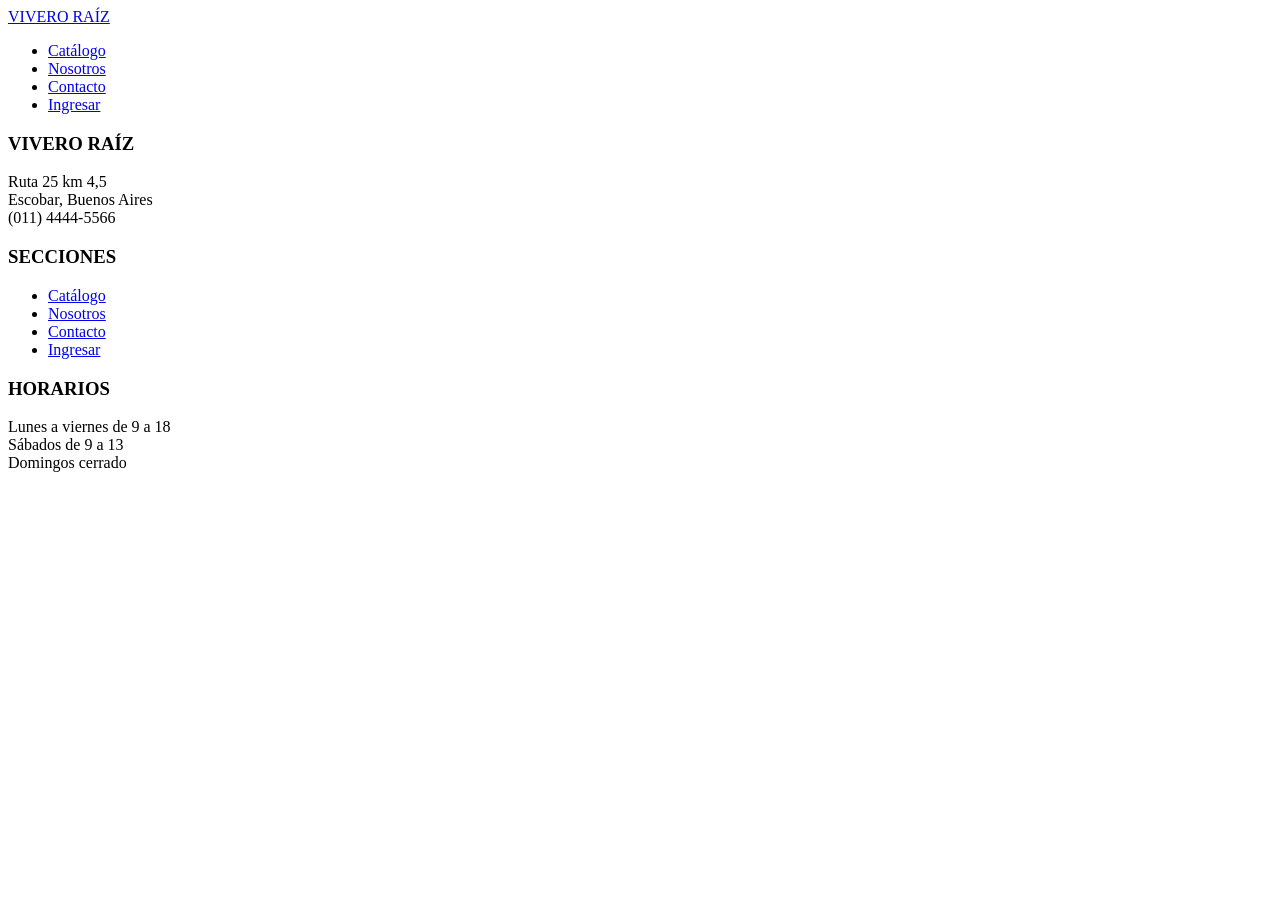
==== index.html @ c5daf999 "Entrega 3 terminada: CSS externo centralizado y registro con fieldset" ====
<!DOCTYPE html>
<html lang="en">
<head>
    <meta charset="UTF-8">
    <meta name="viewport" content="width=device-width, initial-scale=1.0">
    <title>Vivero Raiz - Inicio</title>
<link rel="stylesheet" href="css/estilos.css">
</head>
<body>
    <!-- Encabezado que se repetirá en las 4 páginas -->
   <header>
        <div>
            <a href="index.html">VIVERO RAÍZ</a>
        </div>
        <nav>
            <ul>
                <li><a href="catalogo.html">Catálogo</a></li>
                <li><a href="nosotros.html">Nosotros</a></li>
                <li><a href="contacto.html">Contacto</a></li>
                <li><a href="login.html">Ingresar</a></li>
            </ul>
        </nav>
    </header>

    <!-- Contenido principal de la página de inicio -->
    <main>
        <section>
            <!-- Aquí irá el banner principal de plantas -->
        </section>
        <section>
            <!-- Aquí irán las categorías de plantas (Interior, Exterior, Suculentas) -->
        </section>
    </main>

    <!-- Pie de página que se repetirá en las 4 páginas -->
   <footer>
        <section>
            <h3>VIVERO RAÍZ</h3>
            <p>Ruta 25 km 4,5<br>Escobar, Buenos Aires<br>(011) 4444-5566</p>
        </section>
        <section>
            <h3>SECCIONES</h3>
            <ul>
                <li><a href="catalogo.html">Catálogo</a></li>
                <li><a href="nosotros.html">Nosotros</a></li>
                <li><a href="contacto.html">Contacto</a></li>
                <li><a href="login.html">Ingresar</a></li>
            </ul>
        </section>
        <section>
            <h3>HORARIOS</h3>
            <p>Lunes a viernes de 9 a 18<br>Sábados de 9 a 13<br>Domingos cerrado</p>
        </section>
    </footer>

</body>
</html>
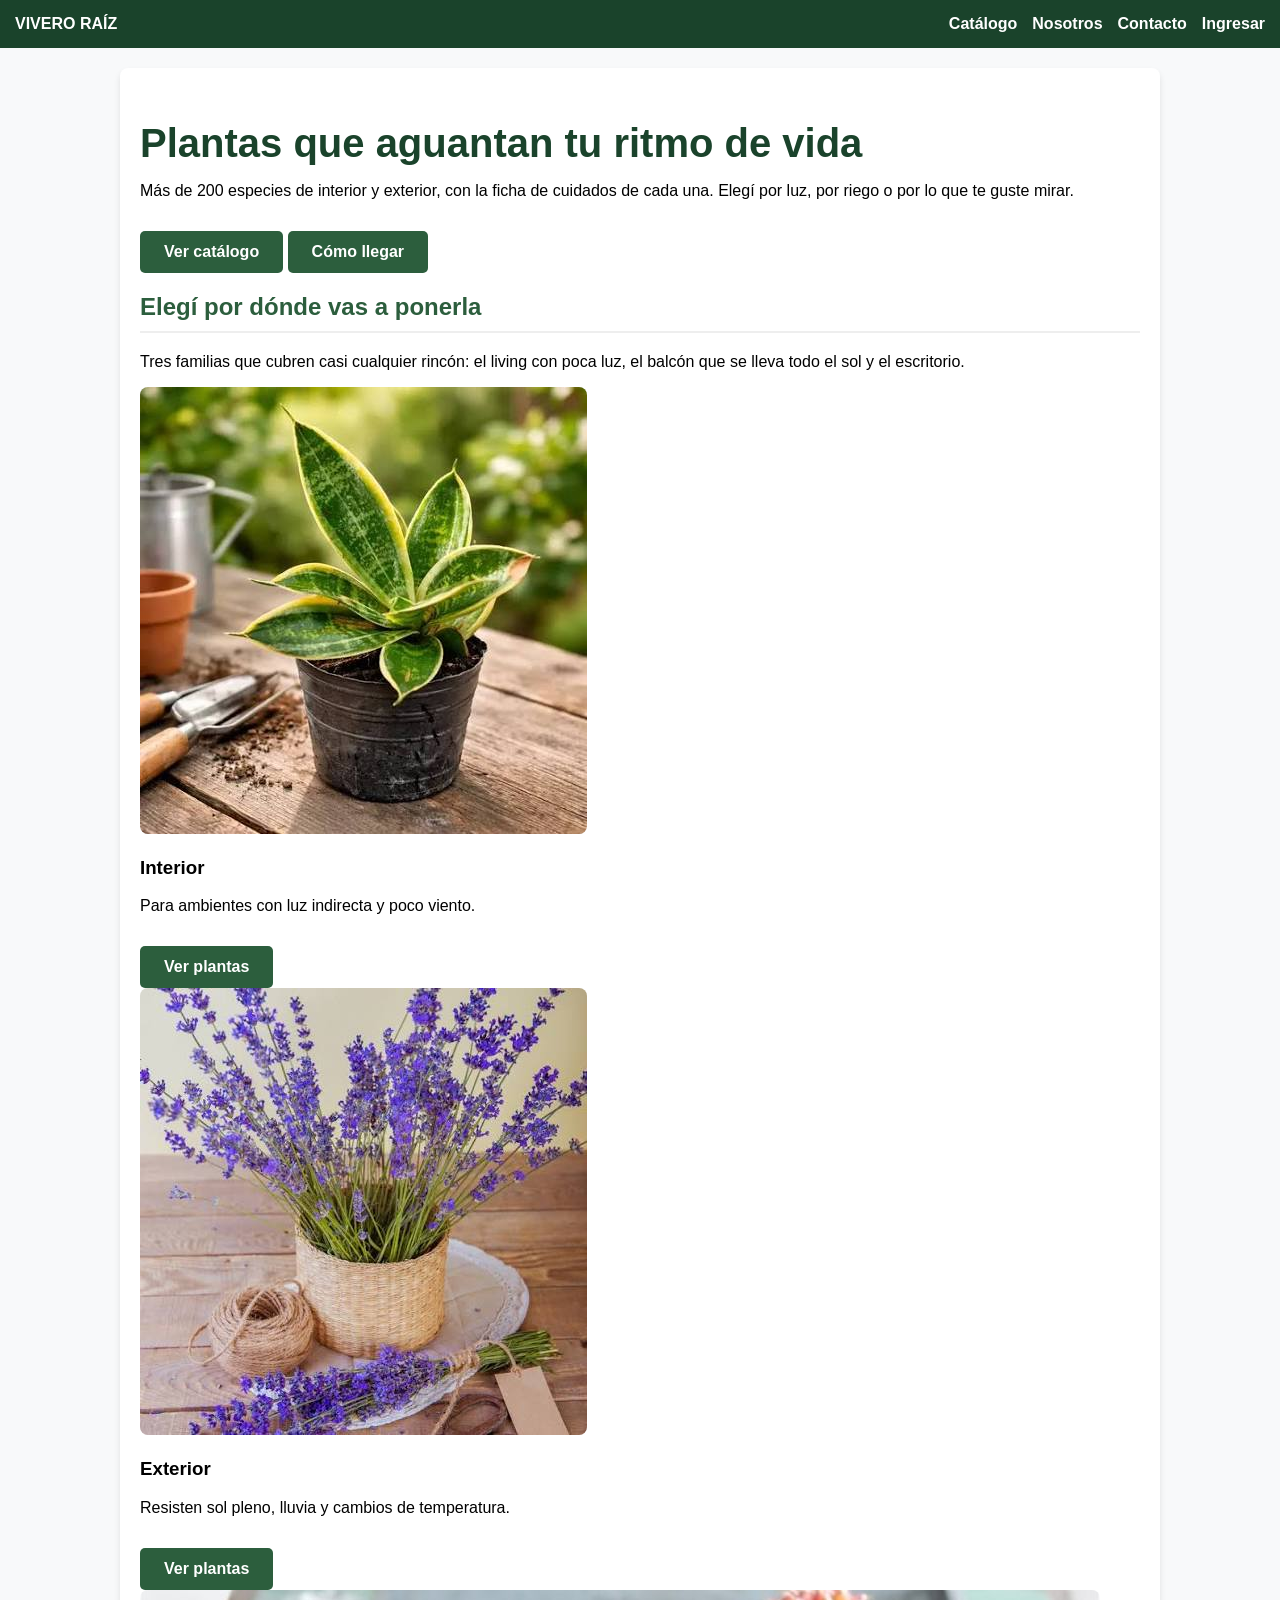
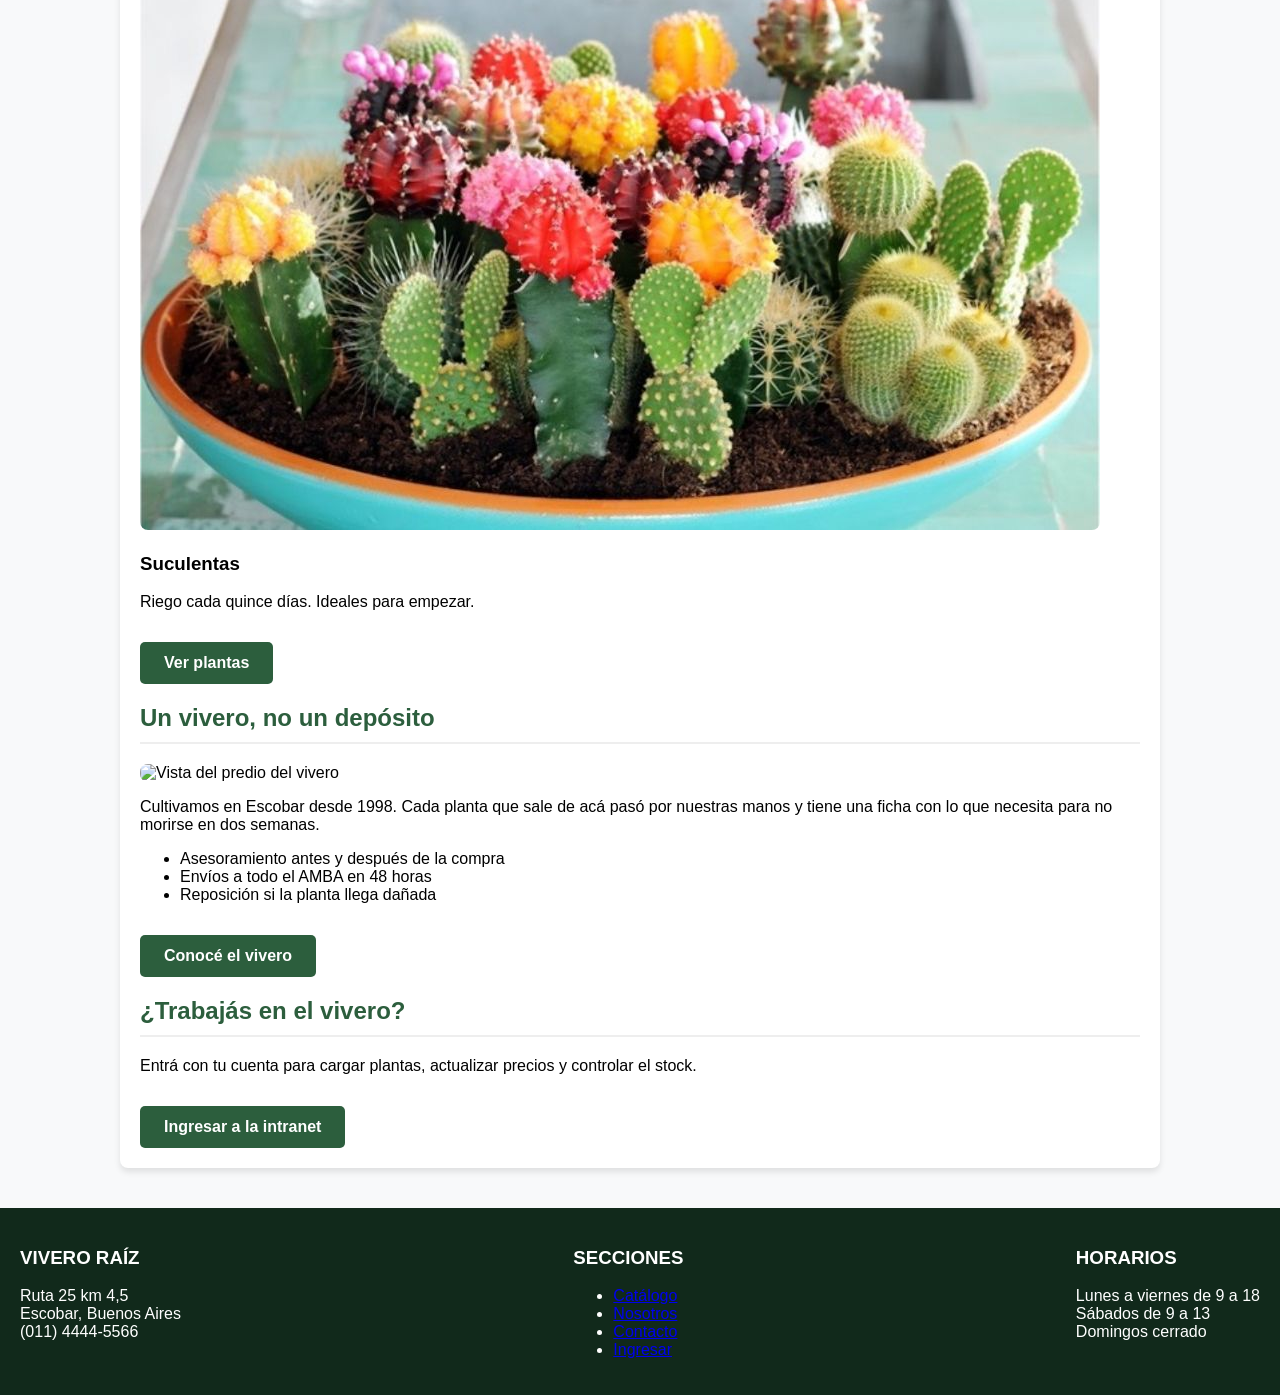
==== commit ed1ef488: "Fix: completar contenido real de index.html (antes estaba vacio)" ====
--- a/index.html
+++ b/index.html
@@ -1,5 +1,5 @@
 <!DOCTYPE html>
-<html lang="en">
+<html lang="es">
 <head>
     <meta charset="UTF-8">
     <meta name="viewport" content="width=device-width, initial-scale=1.0">
@@ -22,15 +22,58 @@
         </nav>
     </header>
 
-    <!-- Contenido principal de la página de inicio -->
-    <main>
-        <section>
-            <!-- Aquí irá el banner principal de plantas -->
-        </section>
-        <section>
-            <!-- Aquí irán las categorías de plantas (Interior, Exterior, Suculentas) -->
-        </section>
-    </main>
+   <main>
+    <section>
+        <h1>Plantas que aguantan tu ritmo de vida</h1>
+        <p>Más de 200 especies de interior y exterior, con la ficha de cuidados de cada una. Elegí por luz, por riego o por lo que te guste mirar.</p>
+        <a href="catalogo.html" class="boton">Ver catálogo</a>
+        <a href="contacto.html" class="boton">Cómo llegar</a>
+    </section>
+
+    <section>
+        <h2>Elegí por dónde vas a ponerla</h2>
+        <p>Tres familias que cubren casi cualquier rincón: el living con poca luz, el balcón que se lleva todo el sol y el escritorio.</p>
+
+        <article>
+            <img src="img/sansevieria.jpg" alt="Planta de interior en maceta">
+            <h3>Interior</h3>
+            <p>Para ambientes con luz indirecta y poco viento.</p>
+            <a href="catalogo.html" class="boton">Ver plantas</a>
+        </article>
+
+        <article>
+            <img src="img/lavanda.jpg" alt="Planta de exterior en maceta">
+            <h3>Exterior</h3>
+            <p>Resisten sol pleno, lluvia y cambios de temperatura.</p>
+            <a href="catalogo.html" class="boton">Ver plantas</a>
+        </article>
+
+        <article>
+            <img src="img/cactus-suerte.jpg" alt="Suculenta pequeña en maceta">
+            <h3>Suculentas</h3>
+            <p>Riego cada quince días. Ideales para empezar.</p>
+            <a href="catalogo.html" class="boton">Ver plantas</a>
+        </article>
+    </section>
+
+    <section>
+        <h2>Un vivero, no un depósito</h2>
+        <img src="img/vivero.jpg" alt="Vista del predio del vivero">
+        <p>Cultivamos en Escobar desde 1998. Cada planta que sale de acá pasó por nuestras manos y tiene una ficha con lo que necesita para no morirse en dos semanas.</p>
+        <ul>
+            <li>Asesoramiento antes y después de la compra</li>
+            <li>Envíos a todo el AMBA en 48 horas</li>
+            <li>Reposición si la planta llega dañada</li>
+        </ul>
+        <a href="nosotros.html" class="boton">Conocé el vivero</a>
+    </section>
+
+    <aside>
+        <h2>¿Trabajás en el vivero?</h2>
+        <p>Entrá con tu cuenta para cargar plantas, actualizar precios y controlar el stock.</p>
+        <a href="login.html" class="boton">Ingresar a la intranet</a>
+    </aside>
+</main>
 
     <!-- Pie de página que se repetirá en las 4 páginas -->
    <footer>
--- a/css/estilos.css
+++ b/css/estilos.css
@@ -0,0 +1,85 @@
+/* estilos.css */
+body { font-family: Arial, sans-serif; margin: 0; padding: 0; background-color: #f8f9fa; }
+header { background-color: #1a432b; color: white; padding: 15px; display: flex; justify-content: space-between; align-items: center; }
+header a { color: white; text-decoration: none; font-weight: bold; }
+header ul { list-style: none; display: flex; gap: 15px; margin: 0; padding: 0; }
+main { padding: 20px; max-width: 1000px; margin: 20px auto; background-color: white; border-radius: 8px; box-shadow: 0 4px 6px rgba(0,0,0,0.1); }
+img { max-width: 100%; height: auto; border-radius: 8px; }
+footer { background-color: #11291b; color: white; padding: 20px; margin-top: 40px; display: flex; justify-content: space-between; }
+
+/* Jerarquía visual */
+h1 { color: #1a432b; font-size: 2.5em; margin-bottom: 10px; }
+h2 { color: #2c5e3d; border-bottom: 2px solid #eee; padding-bottom: 10px; }
+
+/* Botones */
+.boton { display: inline-block; background-color: #2c5e3d; color: white; padding: 12px 24px; text-decoration: none; border-radius: 5px; font-weight: bold; margin-top: 15px; border: none; cursor: pointer; }
+.boton:hover { background-color: #1a432b; }
+
+/* Tablas */
+table { width: 100%; border-collapse: collapse; margin-top: 15px; }
+th, td { padding: 12px; border-bottom: 1px solid #ddd; text-align: left; }
+th { background-color: #f8f9fa; color: #1a432b; width: 35%; }
+
+/* Formularios (Exclusivo Entrega 3) */
+fieldset { border: 1px solid #ccc; padding: 20px; margin-bottom: 20px; border-radius: 5px; }
+legend { font-weight: bold; color: #1a432b; padding: 0 10px; text-transform: uppercase; letter-spacing: 1px; }
+label { display: block; margin-top: 10px; font-weight: bold; font-size: 0.9em; }
+input, select, textarea { width: 100%; padding: 10px; margin-top: 5px; border: 1px solid #ccc; border-radius: 4px; box-sizing: border-box; }
+
+/* --- ENTREGA 4: DISEÑO RESPONSIVO (GRILLAS) --- */
+
+/* Contenedor principal del catálogo */
+.contenedor-catalogo {
+    display: grid;
+    grid-template-columns: 1fr; /* 1 columna por defecto (Celulares) */
+    gap: 25px;
+    margin-top: 20px;
+}
+
+/* Tarjetas individuales de cada planta */
+.contenedor-catalogo article {
+    background-color: white;
+    border: 1px solid #e0e0e0;
+    border-radius: 8px;
+    padding: 15px;
+    text-align: center;
+    box-shadow: 0 2px 4px rgba(0,0,0,0.05);
+    transition: transform 0.3s ease;
+}
+
+.contenedor-catalogo article:hover {
+    transform: translateY(-5px); /* Pequeño efecto 3D al pasar el mouse */
+}
+
+/* Tablets (pantallas de 768px o más) */
+@media (min-width: 768px) {
+    .contenedor-catalogo {
+        grid-template-columns: repeat(2, 1fr); /* 2 columnas */
+    }
+}
+
+/* Escritorio (pantallas de 1024px o más) */
+@media (min-width: 1024px) {
+    .contenedor-catalogo {
+        grid-template-columns: repeat(3, 1fr); /* 3 columnas */
+    }
+}
+/* --- ENTREGA 4: HEADER Y FOOTER RESPONSIVOS --- */
+
+/* 1. Mobile First: En celulares, apilamos los elementos verticalmente */
+header, header ul, footer {
+    flex-direction: column;
+    text-align: center;
+    gap: 15px;
+}
+
+/* 2. Breakpoint: En Tablets y Escritorio, vuelven a estar en fila horizontal */
+@media (min-width: 768px) {
+    header, footer {
+        flex-direction: row;
+        text-align: left;
+    }
+    header ul {
+        flex-direction: row;
+    }
+}
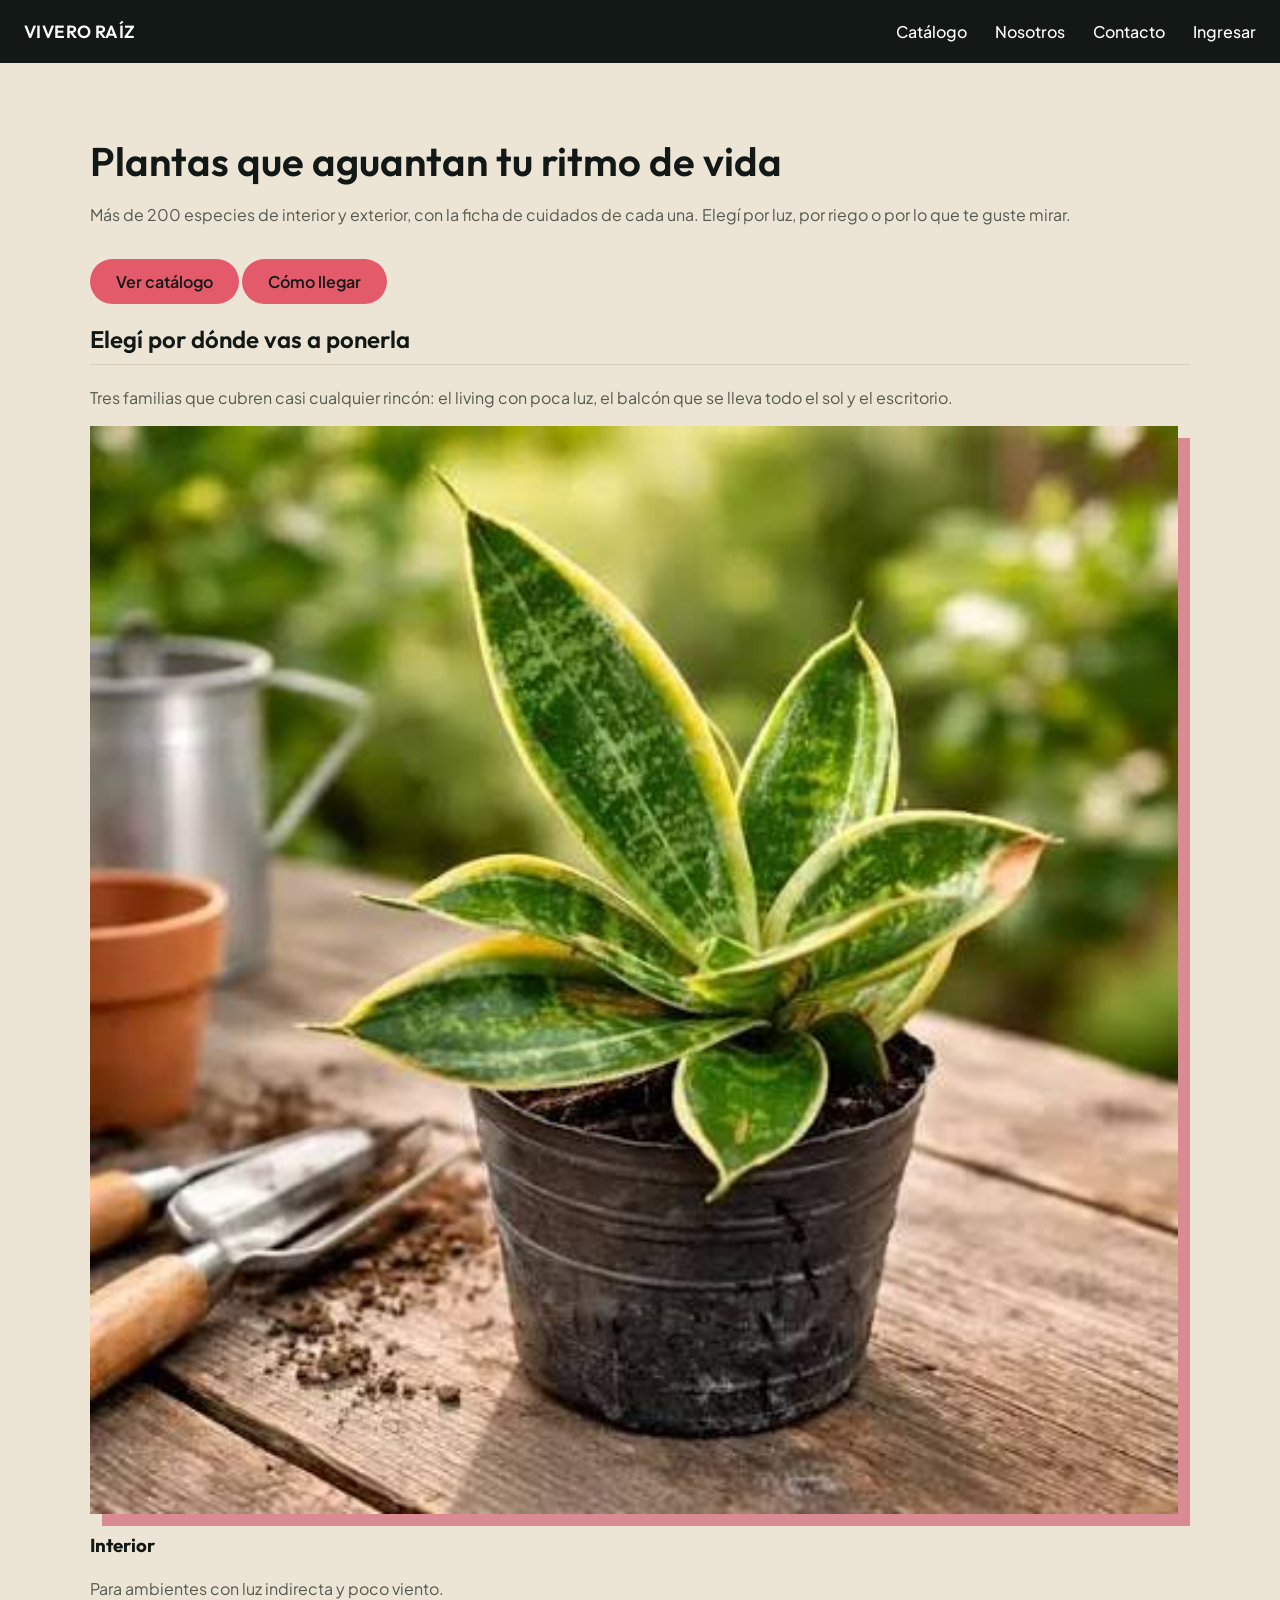
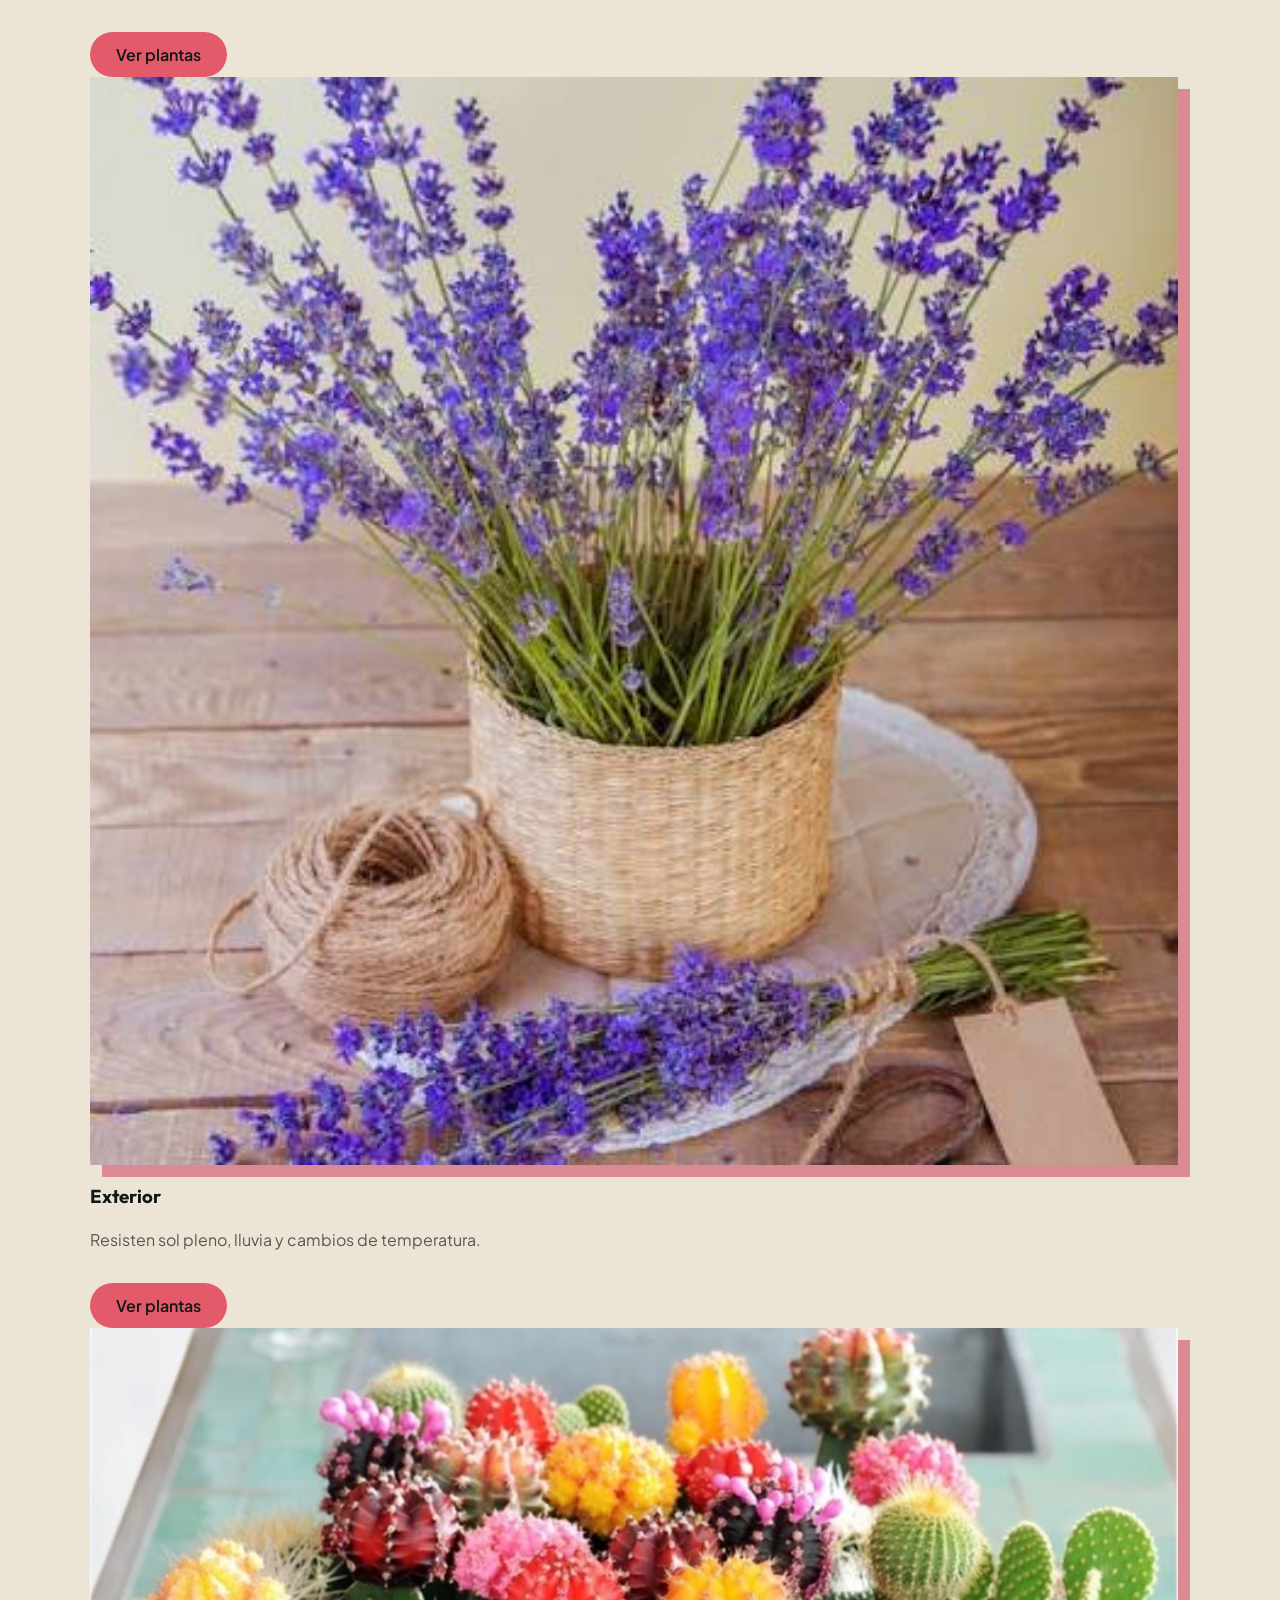
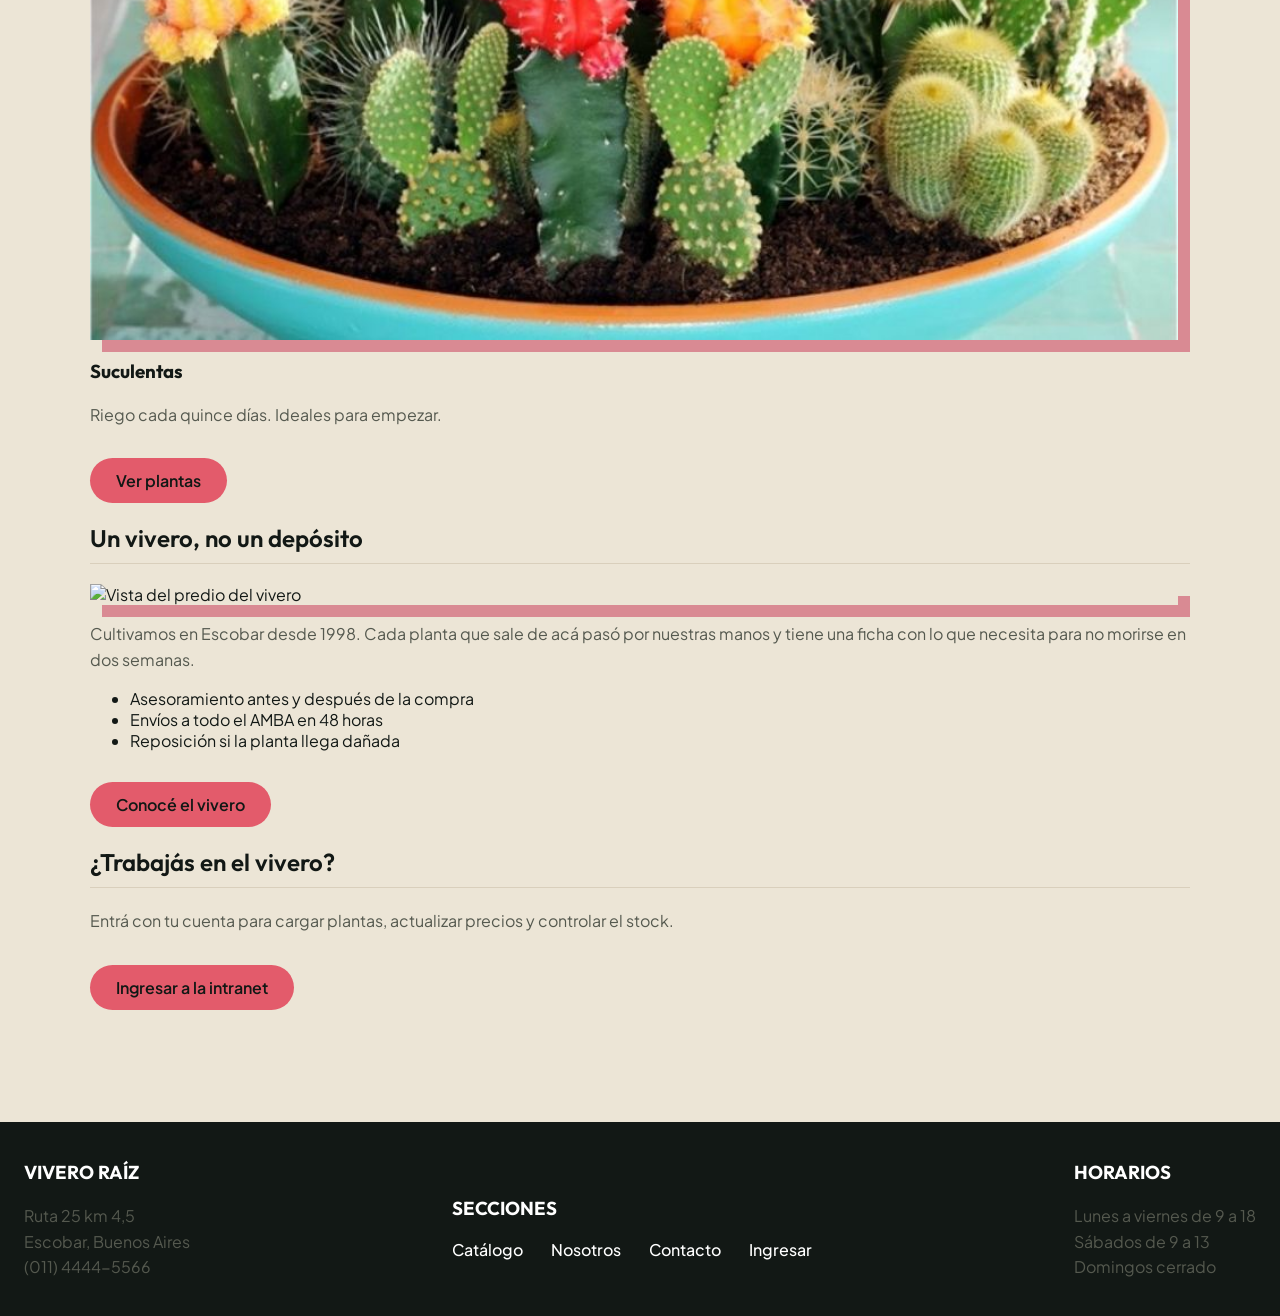
==== commit e44d7247: "Rediseño: paleta Contraste botanico, fondo arena, tipografia Outfit + Plus Jakarta Sans, botones pil" ====
--- a/index.html
+++ b/index.html
@@ -4,6 +4,7 @@
     <meta charset="UTF-8">
     <meta name="viewport" content="width=device-width, initial-scale=1.0">
     <title>Vivero Raiz - Inicio</title>
+    <link rel="stylesheet" href="https://fonts.googleapis.com/css2?family=Outfit:wght@500;600;700&family=Plus+Jakarta+Sans:wght@400;500;600&display=swap">
 <link rel="stylesheet" href="css/estilos.css">
 </head>
 <body>
--- a/css/estilos.css
+++ b/css/estilos.css
@@ -1,85 +1,388 @@
-/* estilos.css */
-body { font-family: Arial, sans-serif; margin: 0; padding: 0; background-color: #f8f9fa; }
-header { background-color: #1a432b; color: white; padding: 15px; display: flex; justify-content: space-between; align-items: center; }
-header a { color: white; text-decoration: none; font-weight: bold; }
-header ul { list-style: none; display: flex; gap: 15px; margin: 0; padding: 0; }
-main { padding: 20px; max-width: 1000px; margin: 20px auto; background-color: white; border-radius: 8px; box-shadow: 0 4px 6px rgba(0,0,0,0.1); }
-img { max-width: 100%; height: auto; border-radius: 8px; }
-footer { background-color: #11291b; color: white; padding: 20px; margin-top: 40px; display: flex; justify-content: space-between; }
-
-/* Jerarquía visual */
-h1 { color: #1a432b; font-size: 2.5em; margin-bottom: 10px; }
-h2 { color: #2c5e3d; border-bottom: 2px solid #eee; padding-bottom: 10px; }
-
-/* Botones */
-.boton { display: inline-block; background-color: #2c5e3d; color: white; padding: 12px 24px; text-decoration: none; border-radius: 5px; font-weight: bold; margin-top: 15px; border: none; cursor: pointer; }
-.boton:hover { background-color: #1a432b; }
-
-/* Tablas */
-table { width: 100%; border-collapse: collapse; margin-top: 15px; }
-th, td { padding: 12px; border-bottom: 1px solid #ddd; text-align: left; }
-th { background-color: #f8f9fa; color: #1a432b; width: 35%; }
-
-/* Formularios (Exclusivo Entrega 3) */
-fieldset { border: 1px solid #ccc; padding: 20px; margin-bottom: 20px; border-radius: 5px; }
-legend { font-weight: bold; color: #1a432b; padding: 0 10px; text-transform: uppercase; letter-spacing: 1px; }
-label { display: block; margin-top: 10px; font-weight: bold; font-size: 0.9em; }
-input, select, textarea { width: 100%; padding: 10px; margin-top: 5px; border: 1px solid #ccc; border-radius: 4px; box-sizing: border-box; }
-
-/* --- ENTREGA 4: DISEÑO RESPONSIVO (GRILLAS) --- */
-
-/* Contenedor principal del catálogo */
-.contenedor-catalogo {
-    display: grid;
-    grid-template-columns: 1fr; /* 1 columna por defecto (Celulares) */
-    gap: 25px;
-    margin-top: 20px;
-}
-
-/* Tarjetas individuales de cada planta */
-.contenedor-catalogo article {
-    background-color: white;
-    border: 1px solid #e0e0e0;
-    border-radius: 8px;
-    padding: 15px;
-    text-align: center;
-    box-shadow: 0 2px 4px rgba(0,0,0,0.05);
-    transition: transform 0.3s ease;
-}
-
-.contenedor-catalogo article:hover {
-    transform: translateY(-5px); /* Pequeño efecto 3D al pasar el mouse */
-}
-
-/* Tablets (pantallas de 768px o más) */
-@media (min-width: 768px) {
-    .contenedor-catalogo {
-        grid-template-columns: repeat(2, 1fr); /* 2 columnas */
-    }
-}
-
-/* Escritorio (pantallas de 1024px o más) */
-@media (min-width: 1024px) {
-    .contenedor-catalogo {
-        grid-template-columns: repeat(3, 1fr); /* 3 columnas */
-    }
-}
-/* --- ENTREGA 4: HEADER Y FOOTER RESPONSIVOS --- */
-
-/* 1. Mobile First: En celulares, apilamos los elementos verticalmente */
-header, header ul, footer {
+/* ============================================================
+   SISTEMA DE DISEÑO — Paleta "Contraste botánico" + Tipografía
+   ============================================================ */
+
+:root {
+    --color-fondo: #ECE5D6;
+    --color-superficie: #F7F3EA;
+    --color-fondo-oscuro: #121815;
+    --color-texto: #121815;
+    --color-texto-claro: #FFFFFF;
+    --color-texto-muted: #55594F;
+    --color-primario: #1F4A3A;
+    --color-primario-hover: #163428;
+    --color-acento: #E35B6B;
+    --color-acento-hover: #D1485B;
+     --color-encuadre: #d98a93;
+    --color-peligro: #A33333;
+    --color-peligro-hover: #7A2626;
+    --color-borde: #D9CFBC;
+    --color-exito-fondo: #EAF1EC;
+    --color-exito-texto: #1F4A3A;
+    --color-error-fondo: #FBECEC;
+    --color-error-texto: #A33333;
+
+    --fuente-titulos: 'Outfit', sans-serif;
+    --fuente-base: 'Plus Jakarta Sans', sans-serif;
+}
+
+/* ============================================================
+   BASE
+   ============================================================ */
+
+body {
+    font-family: var(--fuente-base);
+    margin: 0;
+    padding: 0;
+    background-color: var(--color-fondo);
+    color: var(--color-texto);
+}
+
+h1, h2, h3, legend {
+    font-family: var(--fuente-titulos);
+}
+
+/* ============================================================
+   HEADER / FOOTER
+   ============================================================ */
+
+header, footer {
+    background-color: var(--color-fondo-oscuro);
+    color: var(--color-texto-claro);
+    padding: 20px 24px;
+    display: flex;
     flex-direction: column;
+    align-items: center;
     text-align: center;
     gap: 15px;
 }
 
-/* 2. Breakpoint: En Tablets y Escritorio, vuelven a estar en fila horizontal */
+footer {
+    margin-top: 48px;
+}
+
+header div a {
+    font-family: var(--fuente-titulos);
+    font-weight: 600;
+    font-size: 1.1em;
+    letter-spacing: 0.4px;
+    color: var(--color-texto-claro);
+    text-decoration: none;
+}
+
+header nav a,
+footer a {
+    color: var(--color-texto-claro);
+    text-decoration: none;
+    font-weight: 500;
+}
+
+header nav a:hover,
+footer a:hover {
+    text-decoration: underline;
+}
+
+header ul,
+footer ul {
+    list-style: none;
+    display: flex;
+    flex-direction: column;
+    align-items: center;
+    gap: 12px 28px;
+    margin: 0;
+    padding: 0;
+}
+
 @media (min-width: 768px) {
     header, footer {
         flex-direction: row;
+        justify-content: space-between;
         text-align: left;
     }
-    header ul {
+    header ul, footer ul {
         flex-direction: row;
+        align-items: center;
+    }
+}
+
+/* ============================================================
+   CONTENIDO PRINCIPAL
+   ============================================================ */
+
+main {
+    max-width: 1100px;
+    margin: 0 auto;
+    padding: 40px 24px 64px;
+}
+
+img {
+    max-width: 100%;
+    height: auto;
+    border-radius: 0;
+}
+/* Encuadre "bloque desfasado": un bloque verde sólido detrás de cada foto */
+main img {
+    display: block;
+    width: calc(100% - 12px);
+    box-shadow: 12px 12px 0 var(--color-encuadre);
+        }
+
+h1 {
+    color: var(--color-texto);
+    font-weight: 600;
+    font-size: 2.5em;
+    margin-bottom: 10px;
+}
+
+h2 {
+    color: var(--color-texto);
+    font-weight: 600;
+    border-bottom: 1px solid var(--color-borde);
+    padding-bottom: 10px;
+}
+
+p {
+    color: var(--color-texto-muted);
+    line-height: 1.6;
+}
+
+main a {
+    color: var(--color-primario);
+    font-weight: 600;
+    text-decoration: none;
+}
+
+main a:hover {
+    text-decoration: underline;
+}
+
+/* ============================================================
+   BOTONES
+   ============================================================ */
+
+.boton {
+    display: inline-block;
+    background-color: var(--color-acento);
+    color: var(--color-texto);
+    padding: 12px 26px;
+    text-decoration: none;
+    border-radius: 999px;
+    font-weight: 600;
+    font-family: var(--fuente-base);
+    margin-top: 15px;
+    border: none;
+    cursor: pointer;
+    transition: background-color 0.2s ease, transform 0.15s ease;
+}
+
+.boton:hover {
+    background-color: var(--color-acento-hover);
+}
+
+.boton-chico {
+    padding: 7px 18px;
+    font-size: 0.85em;
+    margin-top: 0;
+}
+
+.boton-eliminar {
+    background-color: var(--color-peligro);
+    color: var(--color-texto-claro);
+}
+
+.boton-eliminar:hover {
+    background-color: var(--color-peligro-hover);
+}
+
+.boton:focus-visible,
+main a:focus-visible,
+header nav a:focus-visible,
+footer a:focus-visible {
+    outline: 3px solid var(--color-primario);
+    outline-offset: 2px;
+}
+
+/* ============================================================
+   TABLAS
+   ============================================================ */
+
+table {
+    width: 100%;
+    border-collapse: collapse;
+    margin-top: 15px;
+}
+
+th, td {
+    padding: 12px;
+    border-bottom: 1px solid var(--color-borde);
+    text-align: left;
+}
+
+th {
+    background-color: var(--color-superficie);
+    color: var(--color-primario);
+    width: 35%;
+    font-family: var(--fuente-titulos);
+    font-weight: 600;
+}
+
+.tabla-scroll {
+    overflow-x: auto;
+    margin-top: 20px;
+}
+
+.acciones-tabla {
+    display: flex;
+    gap: 8px;
+    flex-wrap: wrap;
+}
+
+/* ============================================================
+   MENSAJES DE ESTADO
+   ============================================================ */
+
+.mensaje-error {
+    color: var(--color-error-texto);
+    border-left: 4px solid var(--color-error-texto);
+    background-color: var(--color-error-fondo);
+    padding: 10px 15px;
+    border-radius: 0;
+    margin: 15px 0;
+}
+
+.mensaje-exito {
+    color: var(--color-exito-texto);
+    border-left: 4px solid var(--color-exito-texto);
+    background-color: var(--color-exito-fondo);
+    padding: 10px 15px;
+    border-radius: 0;
+    margin: 15px 0;
+}
+
+/* ============================================================
+   FORMULARIOS
+   ============================================================ */
+
+fieldset {
+    border: 1px solid var(--color-borde);
+    padding: 20px;
+    margin-bottom: 20px;
+    border-radius: 0;
+}
+
+legend {
+    font-weight: 600;
+    color: var(--color-primario);
+    padding: 0 10px;
+    text-transform: uppercase;
+    letter-spacing: 1px;
+}
+
+label {
+    display: block;
+    margin-top: 10px;
+    font-weight: 600;
+    font-size: 0.9em;
+}
+
+input, select, textarea {
+     background-color: var(--color-superficie);
+    width: 100%;
+    padding: 10px;
+    margin-top: 5px;
+    border: 1px solid var(--color-borde);
+    border-radius: 4px;
+    box-sizing: border-box;
+    font-family: var(--fuente-base);
+}
+
+input:focus, select:focus, textarea:focus {
+    outline: none;
+    border-color: var(--color-primario);
+    box-shadow: 0 0 0 3px rgba(31, 74, 58, 0.15);
+}
+
+input[type="checkbox"],
+input[type="radio"] {
+    accent-color: var(--color-acento);
+}
+
+.grupo-opciones {
+    display: flex;
+    flex-wrap: wrap;
+    gap: 15px;
+    margin-top: 8px;
+}
+
+.grupo-opciones label {
+    display: inline-flex;
+    align-items: center;
+    gap: 6px;
+    font-weight: 400;
+    margin-top: 0;
+}
+
+.grupo-opciones input[type="radio"],
+.grupo-opciones input[type="checkbox"] {
+    width: auto;
+    margin-top: 0;
+}
+
+/* ============================================================
+   GRILLAS RESPONSIVAS (catálogo, equipo, línea de tiempo)
+   ============================================================ */
+
+.contenedor-catalogo,
+.contenedor-equipo,
+.linea-tiempo {
+    display: grid;
+    grid-template-columns: 1fr;
+    gap: 25px;
+    margin-top: 20px;
+}
+
+.contenedor-catalogo article,
+.contenedor-equipo article,
+.linea-tiempo article {
+    background-color: var(--color-superficie);
+    border: 1px solid var(--color-borde);
+    padding: 18px;
+    text-align: center;
+    transition: transform 0.3s ease;
+}
+
+.contenedor-catalogo article:hover {
+    transform: translateY(-5px);
+}
+
+.contenedor-catalogo article img,
+.contenedor-equipo img {
+     width: calc(100% - 12px);
+    height: 180px;
+    object-fit: cover;
+}
+
+.linea-tiempo h3 {hea
+    color: var(--color-primario);
+    font-size: 1.8em;
+}
+
+@media (min-width: 768px) {
+    .contenedor-catalogo,
+    .contenedor-equipo {
+        grid-template-columns: repeat(2, 1fr);
+    }
+    .linea-tiempo {
+        grid-template-columns: repeat(2, 1fr);
+    }
+}
+
+@media (min-width: 1024px) {
+    .contenedor-catalogo,
+    .contenedor-equipo {
+        grid-template-columns: repeat(3, 1fr);
+    }
+    .linea-tiempo {
+        grid-template-columns: repeat(4, 1fr);
     }
 }
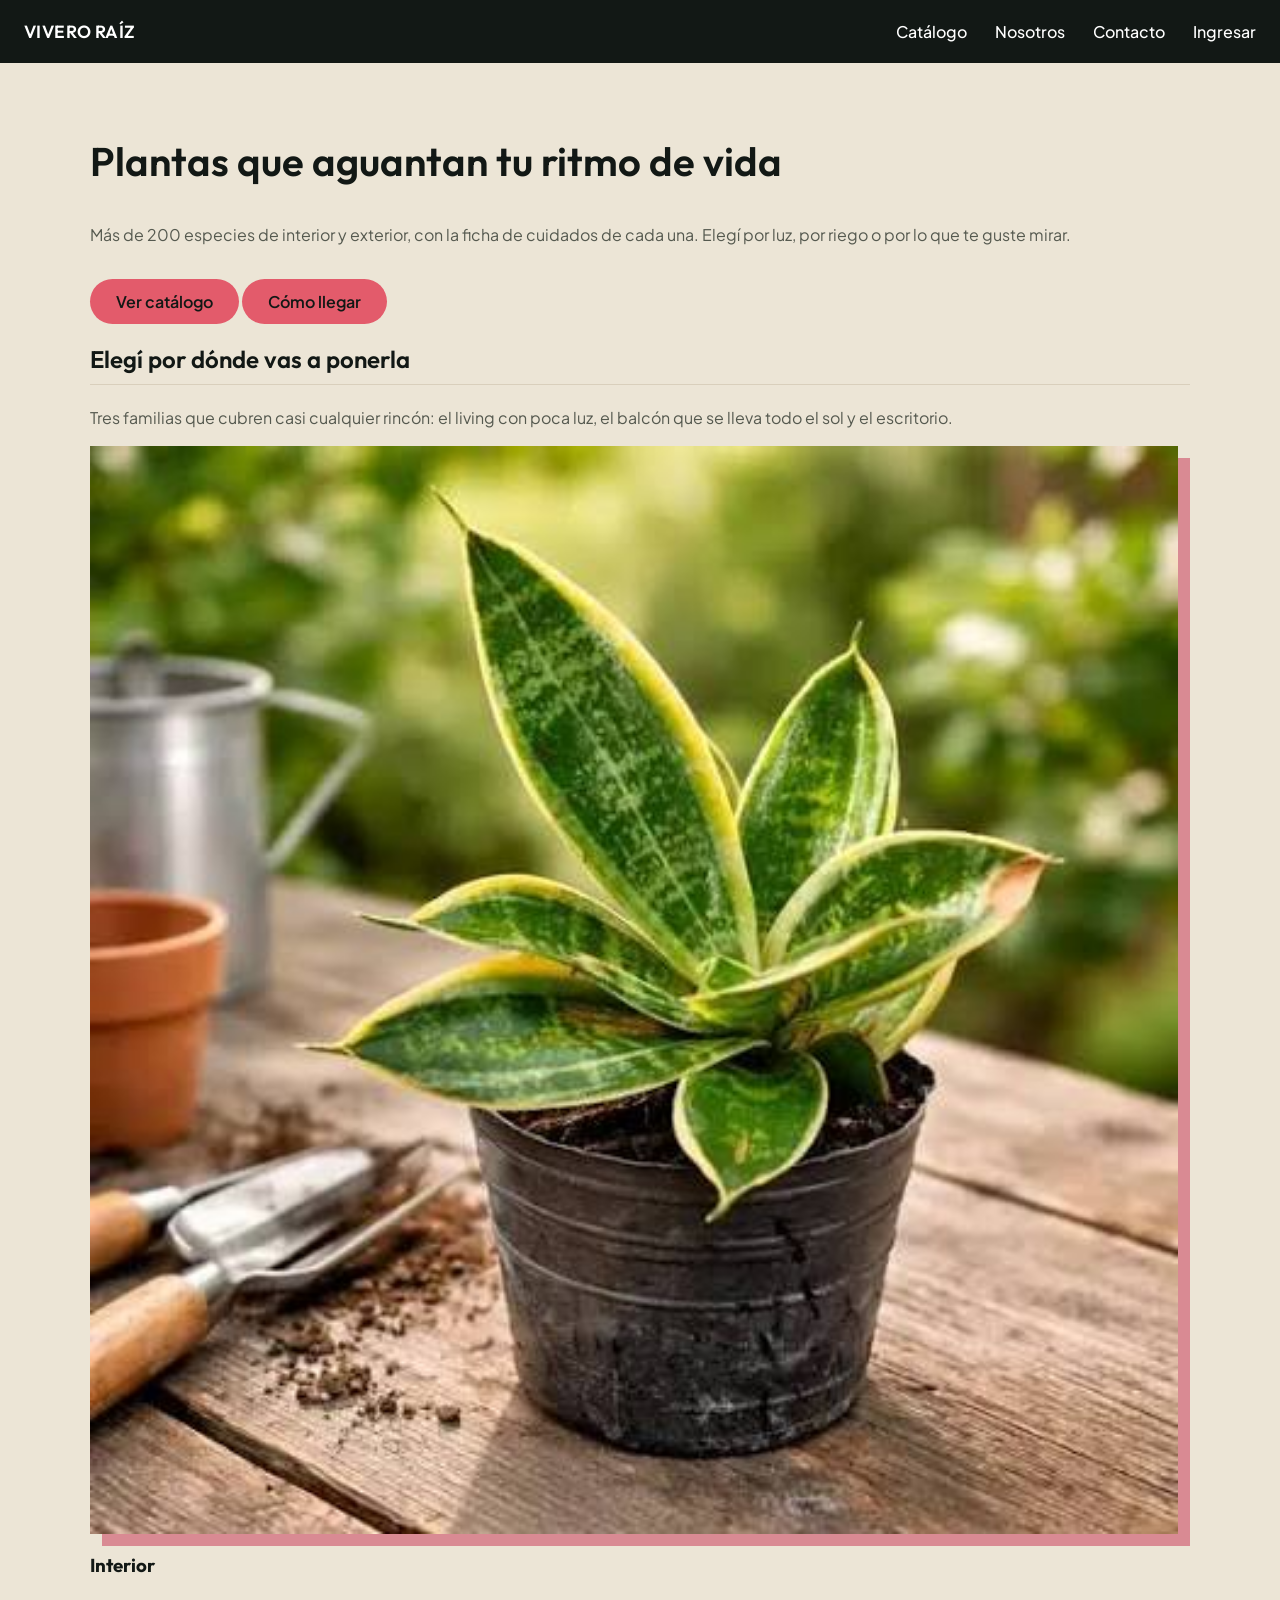
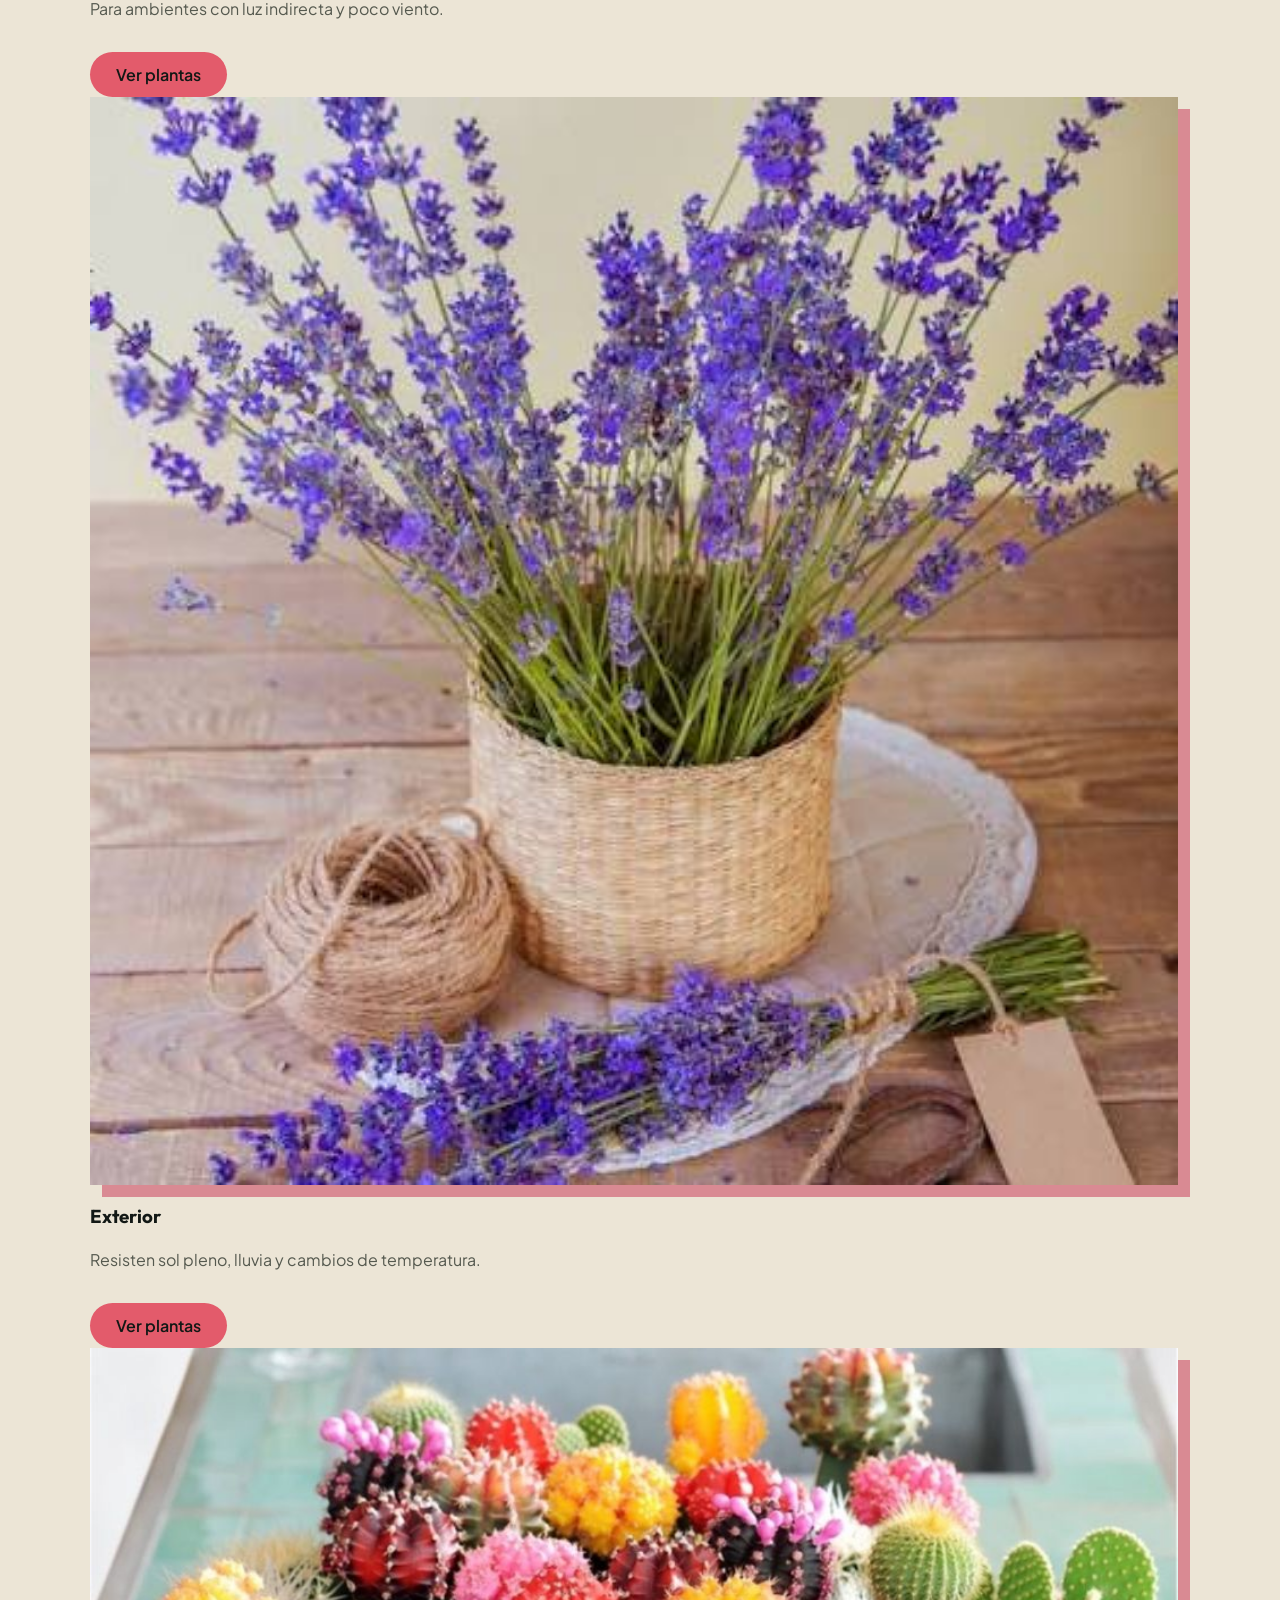
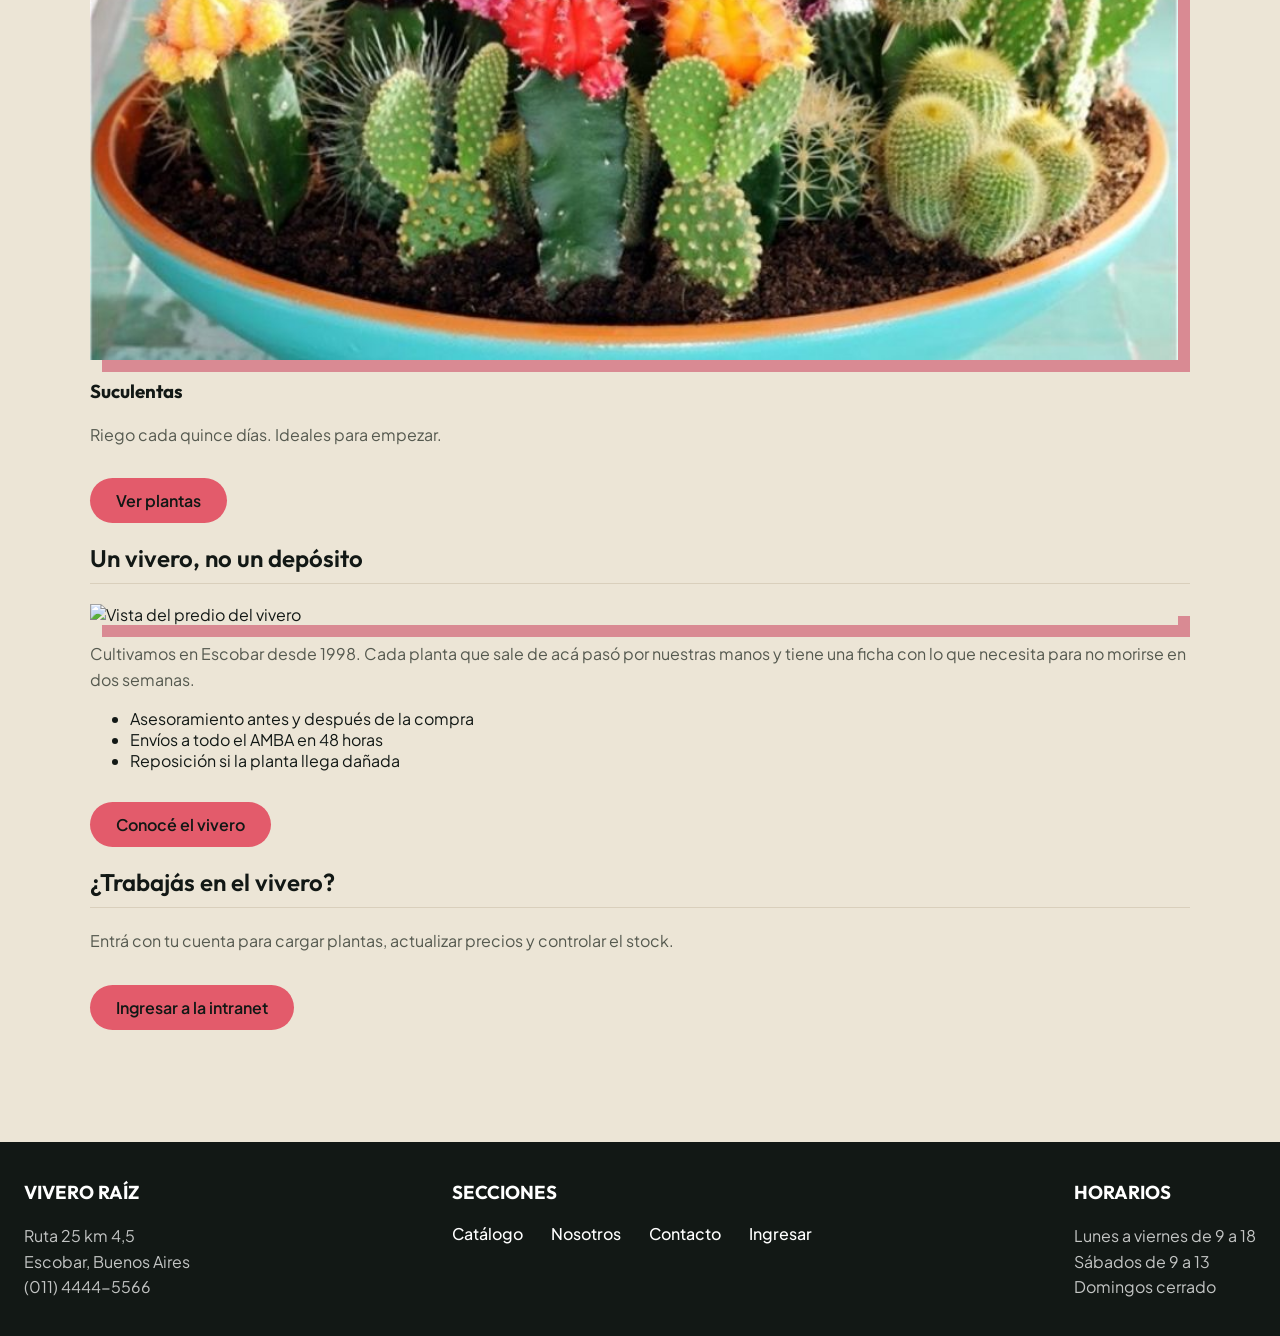
==== commit 391e6019: "Entrega 6: menu hamburguesa en las 9 paginas" ====
--- a/index.html
+++ b/index.html
@@ -9,20 +9,24 @@
 </head>
 <body>
     <!-- Encabezado que se repetirá en las 4 páginas -->
-   <header>
-        <div>
-            <a href="index.html">VIVERO RAÍZ</a>
-        </div>
-        <nav>
-            <ul>
-                <li><a href="catalogo.html">Catálogo</a></li>
-                <li><a href="nosotros.html">Nosotros</a></li>
-                <li><a href="contacto.html">Contacto</a></li>
-                <li><a href="login.html">Ingresar</a></li>
-            </ul>
-        </nav>
-    </header>
-
+  <header>
+    <div class="header-barra">
+        <a href="index.html">VIVERO RAÍZ</a>
+        <button type="button" class="boton-menu" aria-expanded="false" aria-controls="menu-principal" aria-label="Abrir menú">
+            <svg width="22" height="22" viewBox="0 0 24 24" fill="none" stroke="currentColor" stroke-width="2" stroke-linecap="round" aria-hidden="true">
+                <path d="M4 7h16M4 12h16M4 17h16"/>
+            </svg>
+        </button>
+    </div>
+    <nav id="menu-principal" class="menu">
+        <ul>
+            <li><a href="catalogo.html">Catálogo</a></li>
+            <li><a href="nosotros.html">Nosotros</a></li>
+            <li><a href="contacto.html">Contacto</a></li>
+            <li><a href="login.html">Ingresar</a></li>
+        </ul>
+    </nav>
+</header>
    <main>
     <section>
         <h1>Plantas que aguantan tu ritmo de vida</h1>
@@ -96,6 +100,7 @@
             <p>Lunes a viernes de 9 a 18<br>Sábados de 9 a 13<br>Domingos cerrado</p>
         </section>
     </footer>
+    <script src="js/menu.js"></script>
 
 </body>
 </html>
--- a/css/estilos.css
+++ b/css/estilos.css
@@ -103,6 +103,17 @@
         flex-direction: row;
         align-items: center;
     }
+    /* Texto del footer legible sobre el fondo oscuro */
+footer p {
+    color: rgba(255, 255, 255, 0.75);
+}
+
+/* En escritorio, las 3 columnas del footer alineadas arriba */
+@media (min-width: 768px) {
+    footer {
+        align-items: flex-start;
+    }
+}
 }
 
 /* ============================================================
@@ -131,7 +142,7 @@
     color: var(--color-texto);
     font-weight: 600;
     font-size: 2.5em;
-    margin-bottom: 10px;
+    margin-bottom:36px
 }
 
 h2 {
@@ -221,7 +232,6 @@
 th {
     background-color: var(--color-superficie);
     color: var(--color-primario);
-    width: 35%;
     font-family: var(--fuente-titulos);
     font-weight: 600;
 }
@@ -236,6 +246,17 @@
     gap: 8px;
     flex-wrap: wrap;
 }
+/* Tabla de especificaciones de planta.html: primera columna fija */
+.tabla-ficha th {
+    width: 35%;
+}
+
+/* Listado de la intranet: que ningún dato se parta en dos renglones */
+.tabla-scroll td {
+    white-space: nowrap;
+    font-variant-numeric: tabular-nums;
+}
+
 
 /* ============================================================
    MENSAJES DE ESTADO
@@ -362,7 +383,7 @@
     object-fit: cover;
 }
 
-.linea-tiempo h3 {hea
+.linea-tiempo h3 {
     color: var(--color-primario);
     font-size: 1.8em;
 }
@@ -385,4 +406,91 @@
     .linea-tiempo {
         grid-template-columns: repeat(4, 1fr);
     }
+}
+/* --- ENTREGA 6: ERRORES DE VALIDACIÓN --- */
+.error-campo {
+    color: var(--color-error-texto);
+    font-size: 0.85em;
+    font-weight: 600;
+    margin: 4px 0 0;
+}
+
+.campo-invalido {
+    border-color: var(--color-error-texto);
+    background-color: var(--color-error-fondo);
+}
+/* --- ENTREGA 6: FORMULARIO DE REGISTRO --- */
+
+/* Dos campos lado a lado en escritorio, apilados en celular */
+.fila-campos {
+    display: grid;
+    grid-template-columns: 1fr;
+    gap: 0 20px;
+}
+
+@media (min-width: 768px) {
+    .fila-campos {
+        grid-template-columns: 1fr 1fr;
+    }
+}
+
+/* Texto de ayuda debajo de un campo (ej: "Mínimo 8 caracteres") */
+.ayuda-campo {
+    font-size: 0.85em;
+    margin: 4px 0 0;
+}
+/* --- ENTREGA 6: MENÚ HAMBURGUESA --- */
+
+/* Fila superior del header: marca a la izquierda, botón a la derecha */
+.header-barra {
+    display: flex;
+    justify-content: space-between;
+    align-items: center;
+    width: 100%;
+}
+
+.boton-menu {
+    background: none;
+    border: 1px solid rgba(255, 255, 255, 0.4);
+    color: var(--color-texto-claro);
+    width: 44px;
+    height: 44px;
+    border-radius: 999px;
+    display: flex;
+    align-items: center;
+    justify-content: center;
+    cursor: pointer;
+}
+
+/* En celular, el menú arranca cerrado */
+.menu {
+    display: none;
+    width: 100%;
+}
+
+/* JavaScript le agrega esta clase cuando el usuario lo abre */
+.menu.abierto {
+    display: block;
+}
+
+/* Sobre fondo oscuro, el contorno de foco va en rosa para que se vea */
+header a:focus-visible,
+footer a:focus-visible,
+.boton-menu:focus-visible {
+    outline: 3px solid var(--color-acento);
+    outline-offset: 2px;
+}
+
+/* En escritorio: sin botón, menú siempre visible */
+@media (min-width: 768px) {
+    .header-barra {
+        width: auto;
+    }
+    .boton-menu {
+        display: none;
+    }
+    .menu {
+        display: block;
+        width: auto;
+    }
 }
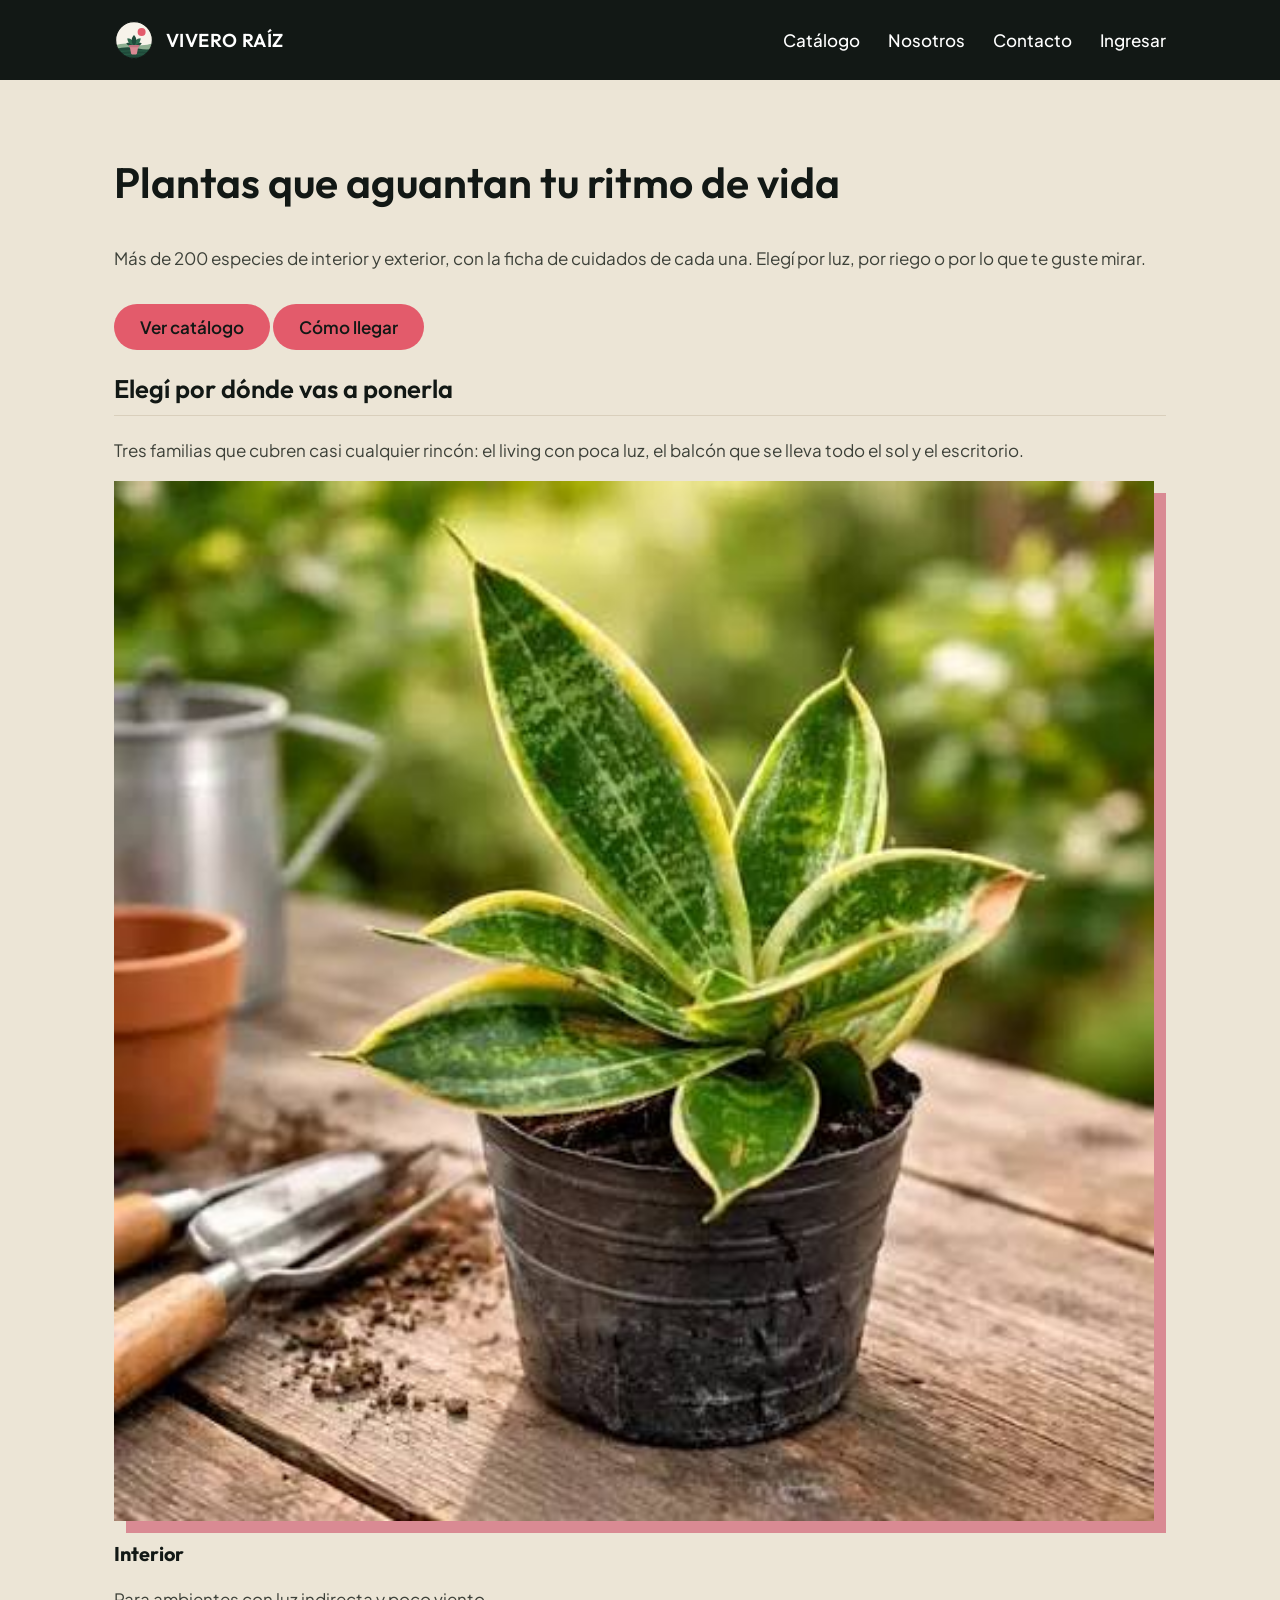
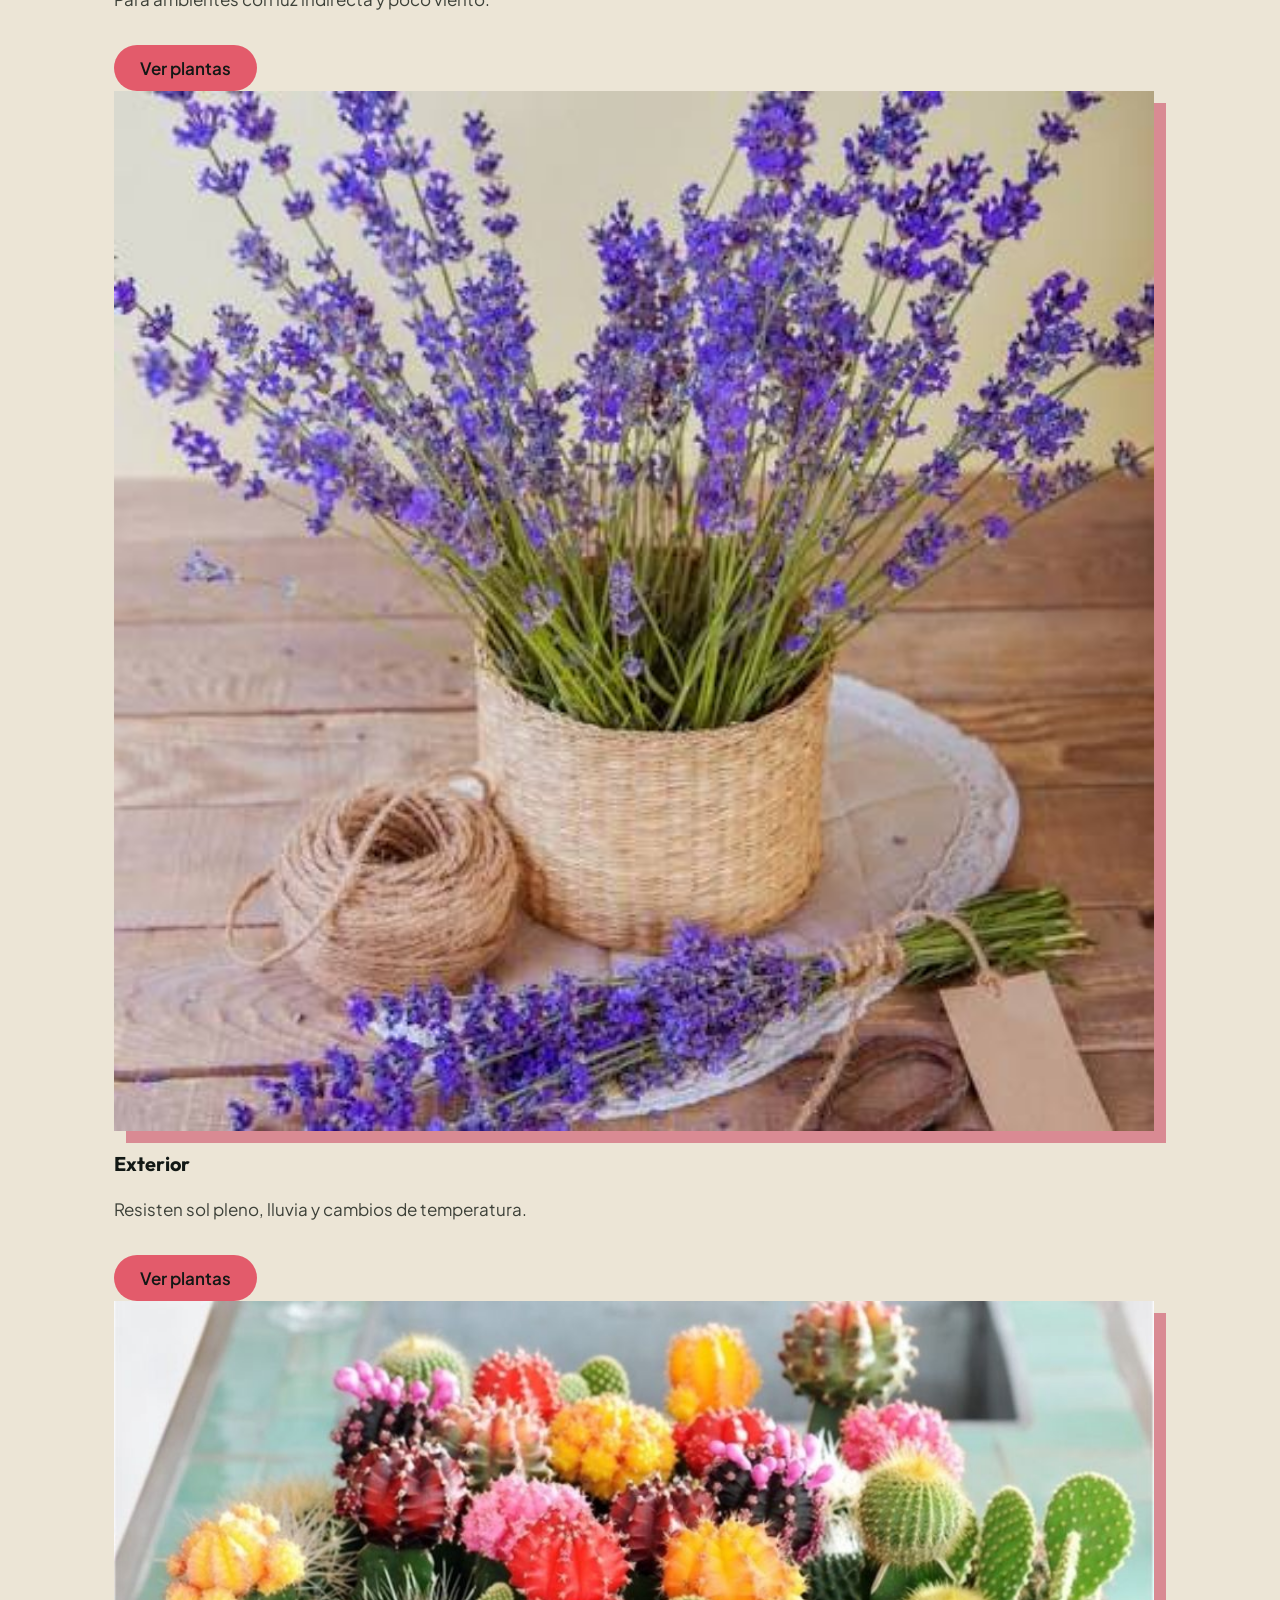
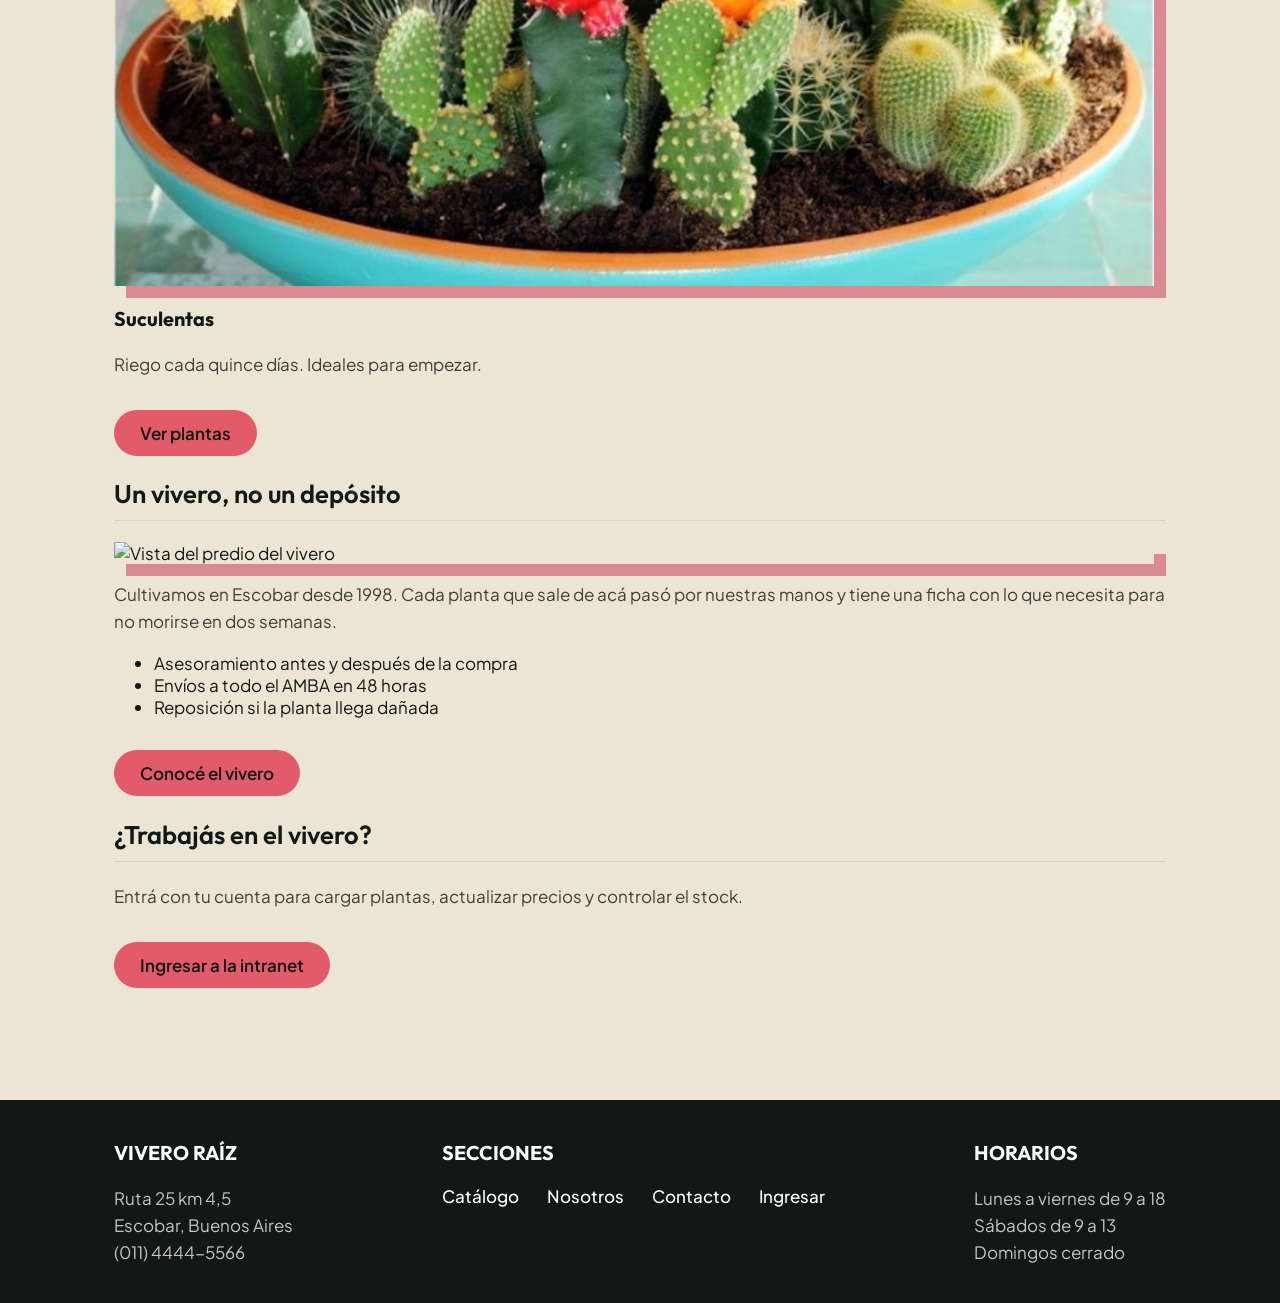
==== commit d61bfed0: "Agregar logo en el header y como favicon" ====
--- a/index.html
+++ b/index.html
@@ -4,6 +4,8 @@
     <meta charset="UTF-8">
     <meta name="viewport" content="width=device-width, initial-scale=1.0">
     <title>Vivero Raiz - Inicio</title>
+
+<link rel="icon" href="img/logo.svg" type="image/svg+xml">
     <link rel="stylesheet" href="https://fonts.googleapis.com/css2?family=Outfit:wght@500;600;700&family=Plus+Jakarta+Sans:wght@400;500;600&display=swap">
 <link rel="stylesheet" href="css/estilos.css">
 </head>
@@ -11,7 +13,7 @@
     <!-- Encabezado que se repetirá en las 4 páginas -->
   <header>
     <div class="header-barra">
-        <a href="index.html">VIVERO RAÍZ</a>
+        <a href="index.html" class="marca"><img src="img/logo.svg" alt="" width="40" height="40"> VIVERO RAÍZ</a>
         <button type="button" class="boton-menu" aria-expanded="false" aria-controls="menu-principal" aria-label="Abrir menú">
             <svg width="22" height="22" viewBox="0 0 24 24" fill="none" stroke="currentColor" stroke-width="2" stroke-linecap="round" aria-hidden="true">
                 <path d="M4 7h16M4 12h16M4 17h16"/>
--- a/css/estilos.css
+++ b/css/estilos.css
@@ -8,7 +8,7 @@
     --color-fondo-oscuro: #121815;
     --color-texto: #121815;
     --color-texto-claro: #FFFFFF;
-    --color-texto-muted: #55594F;
+    --color-texto-muted: #3d4139;
     --color-primario: #1F4A3A;
     --color-primario-hover: #163428;
     --color-acento: #E35B6B;
@@ -29,17 +29,26 @@
 /* ============================================================
    BASE
    ============================================================ */
-
+html {
+    font-size: 106.25%;
+}
 body {
     font-family: var(--fuente-base);
     margin: 0;
     padding: 0;
     background-color: var(--color-fondo);
     color: var(--color-texto);
+    min-height: 100vh;
+    display: flex;
+    flex-direction: column;
 }
 
 h1, h2, h3, legend {
     font-family: var(--fuente-titulos);
+}
+/* Los campos y botones no heredan el tamaño de letra: se lo damos explícito */
+input, select, textarea, button {
+    font-size: 1rem;
 }
 
 /* ============================================================
@@ -49,7 +58,7 @@
 header, footer {
     background-color: var(--color-fondo-oscuro);
     color: var(--color-texto-claro);
-    padding: 20px 24px;
+    padding: 20px max(24px, calc((100% - 1100px) / 2 + 24px));
     display: flex;
     flex-direction: column;
     align-items: center;
@@ -124,6 +133,9 @@
     max-width: 1100px;
     margin: 0 auto;
     padding: 40px 24px 64px;
+        flex: 1;
+    width: 100%;
+    box-sizing: border-box;
 }
 
 img {
@@ -199,10 +211,12 @@
 .boton-eliminar {
     background-color: var(--color-peligro);
     color: var(--color-texto-claro);
+    border: 1.5px solid var(--color-peligro);
 }
 
 .boton-eliminar:hover {
     background-color: var(--color-peligro-hover);
+    border-color: var(--color-peligro-hover);
 }
 
 .boton:focus-visible,
@@ -303,7 +317,7 @@
     display: block;
     margin-top: 10px;
     font-weight: 600;
-    font-size: 0.9em;
+    font-size: 0.95em;
 }
 
 input, select, textarea {
@@ -381,6 +395,7 @@
      width: calc(100% - 12px);
     height: 180px;
     object-fit: cover;
+    margin-bottom: 28px;
 }
 
 .linea-tiempo h3 {
@@ -493,4 +508,87 @@
         display: block;
         width: auto;
     }
+}
+/* --- ENTREGA 7: BARRA DE FILTROS DEL CATÁLOGO --- */
+
+.barra-filtros {
+    display: grid;
+    grid-template-columns: 1fr;
+    gap: 16px;
+    align-items: end;
+    background-color: var(--color-superficie);
+    border: 1px solid var(--color-borde);
+    padding: 20px;
+    margin-top: 24px;
+}
+
+.barra-filtros label {
+    margin-top: 0;
+}
+
+@media (min-width: 768px) {
+    .barra-filtros {
+        grid-template-columns: 2fr 1fr 1fr auto;
+    }
+}
+
+/* Botón secundario: mismo formato pill, pero sin relleno */
+.boton-secundario {
+    background-color: transparent;
+    color: var(--color-texto);
+    border: 1.5px solid var(--color-texto);
+    margin-top: 0;
+}
+
+.boton-secundario:hover {
+    background-color: var(--color-texto);
+    color: var(--color-texto-claro);
+}
+
+.contador {
+    margin: 20px 0 0;
+    font-weight: 600;
+    color: var(--color-texto);
+}
+
+.mensaje-vacio {
+    margin-top: 20px;
+    padding: 32px 20px;
+    text-align: center;
+    border: 1px dashed var(--color-borde);
+}
+
+/* Etiqueta de categoría en cada tarjeta */
+.etiqueta-categoria {
+    display: inline-block;
+    font-size: 0.85em;
+    font-weight: 600;
+    color: var(--color-primario);
+    background-color: var(--color-exito-fondo);
+    padding: 3px 10px;
+    margin: 0;
+}
+
+.precio {
+    font-weight: 600;
+    font-size: 1.1em;
+    color: var(--color-texto);
+}
+/* --- ENTREGA 9: ESTADO DE CARGA --- */
+.mensaje-cargando {
+    margin-top: 20px;
+    padding: 32px 20px;
+    text-align: center;
+    color: var(--color-texto-muted);
+}
+/* --- LOGO EN EL HEADER --- */
+.marca {
+    display: inline-flex;
+    align-items: center;
+    gap: 12px;
+}
+
+.marca img {
+    width: 40px;
+    height: 40px;
 }
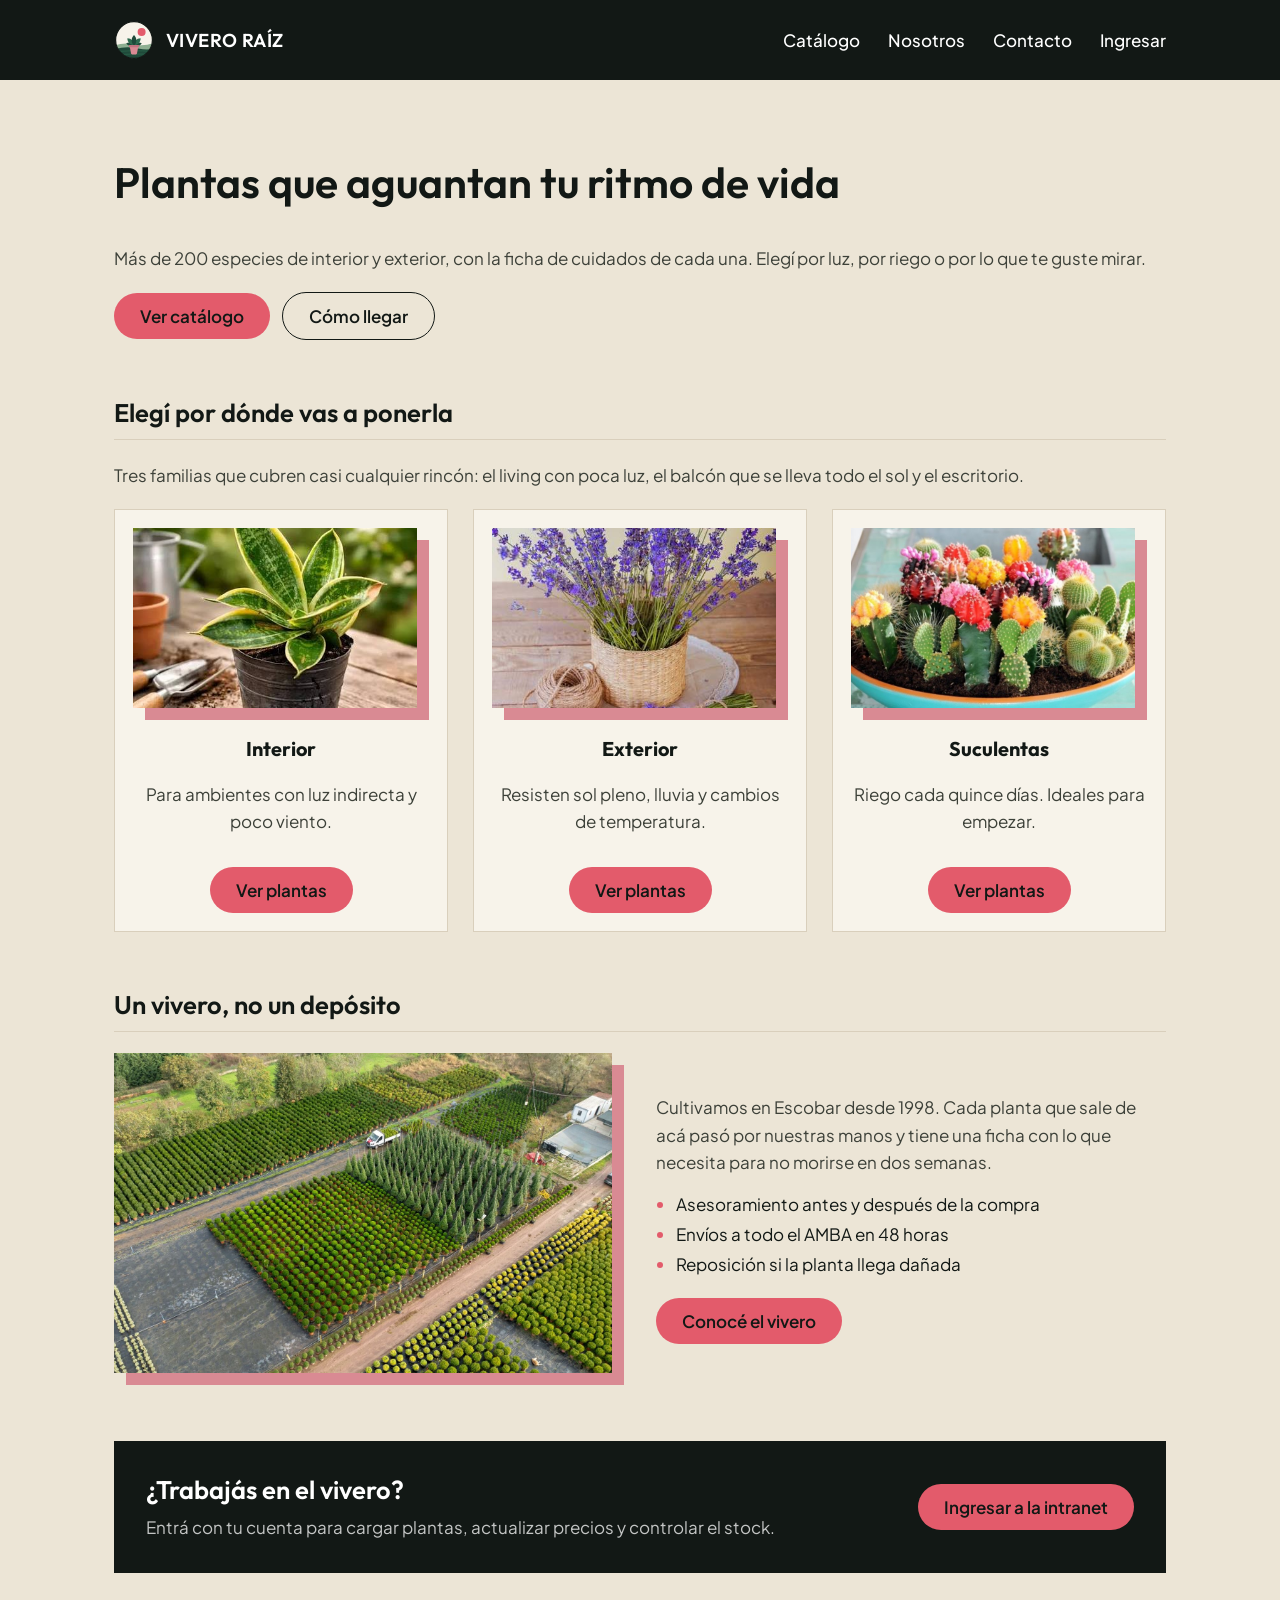
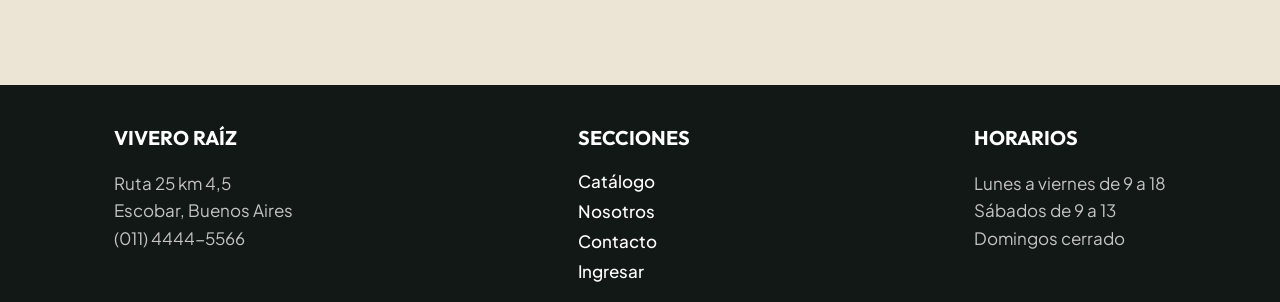
==== commit cff0fc4b: "Entrega 11: intranet protegida, header con sesion y tarjetas del inicio +Fotos del vivero y del equi" ====
--- a/index.html
+++ b/index.html
@@ -33,51 +33,61 @@
     <section>
         <h1>Plantas que aguantan tu ritmo de vida</h1>
         <p>Más de 200 especies de interior y exterior, con la ficha de cuidados de cada una. Elegí por luz, por riego o por lo que te guste mirar.</p>
-        <a href="catalogo.html" class="boton">Ver catálogo</a>
-        <a href="contacto.html" class="boton">Cómo llegar</a>
+        <div class="grupo-botones">
+            <a href="catalogo.html" class="boton">Ver catálogo</a>
+            <a href="contacto.html" class="boton boton-secundario">Cómo llegar</a>
+        </div>
     </section>
 
     <section>
         <h2>Elegí por dónde vas a ponerla</h2>
         <p>Tres familias que cubren casi cualquier rincón: el living con poca luz, el balcón que se lleva todo el sol y el escritorio.</p>
 
-        <article>
-            <img src="img/sansevieria.jpg" alt="Planta de interior en maceta">
-            <h3>Interior</h3>
-            <p>Para ambientes con luz indirecta y poco viento.</p>
-            <a href="catalogo.html" class="boton">Ver plantas</a>
-        </article>
+        <div class="contenedor-categorias">
+            <article>
+                <img src="img/sansevieria.jpg" alt="Planta de interior en maceta">
+                <h3>Interior</h3>
+                <p>Para ambientes con luz indirecta y poco viento.</p>
+                <a href="catalogo.html?categoria=interior" class="boton">Ver plantas</a>
+            </article>
 
-        <article>
-            <img src="img/lavanda.jpg" alt="Planta de exterior en maceta">
-            <h3>Exterior</h3>
-            <p>Resisten sol pleno, lluvia y cambios de temperatura.</p>
-            <a href="catalogo.html" class="boton">Ver plantas</a>
-        </article>
+            <article>
+                <img src="img/lavanda.jpg" alt="Planta de exterior en maceta">
+                <h3>Exterior</h3>
+                <p>Resisten sol pleno, lluvia y cambios de temperatura.</p>
+                <a href="catalogo.html?categoria=exterior" class="boton">Ver plantas</a>
+            </article>
 
-        <article>
-            <img src="img/cactus-suerte.jpg" alt="Suculenta pequeña en maceta">
-            <h3>Suculentas</h3>
-            <p>Riego cada quince días. Ideales para empezar.</p>
-            <a href="catalogo.html" class="boton">Ver plantas</a>
-        </article>
+            <article>
+                <img src="img/cactus-suerte.jpg" alt="Suculenta pequeña en maceta">
+                <h3>Suculentas</h3>
+                <p>Riego cada quince días. Ideales para empezar.</p>
+                <a href="catalogo.html?categoria=suculenta" class="boton">Ver plantas</a>
+            </article>
+        </div>
     </section>
 
     <section>
         <h2>Un vivero, no un depósito</h2>
-        <img src="img/vivero.jpg" alt="Vista del predio del vivero">
-        <p>Cultivamos en Escobar desde 1998. Cada planta que sale de acá pasó por nuestras manos y tiene una ficha con lo que necesita para no morirse en dos semanas.</p>
-        <ul>
-            <li>Asesoramiento antes y después de la compra</li>
-            <li>Envíos a todo el AMBA en 48 horas</li>
-            <li>Reposición si la planta llega dañada</li>
-        </ul>
-        <a href="nosotros.html" class="boton">Conocé el vivero</a>
+        <div class="bloque-vivero">
+            <img src="img/vivero.jpg" alt="Vista aérea del vivero, con hileras de plantas en macetas separadas por caminos de tierra">
+            <div>
+                <p>Cultivamos en Escobar desde 1998. Cada planta que sale de acá pasó por nuestras manos y tiene una ficha con lo que necesita para no morirse en dos semanas.</p>
+                <ul class="lista-ventajas">
+                    <li>Asesoramiento antes y después de la compra</li>
+                    <li>Envíos a todo el AMBA en 48 horas</li>
+                    <li>Reposición si la planta llega dañada</li>
+                </ul>
+                <a href="nosotros.html" class="boton">Conocé el vivero</a>
+            </div>
+        </div>
     </section>
 
-    <aside>
-        <h2>¿Trabajás en el vivero?</h2>
-        <p>Entrá con tu cuenta para cargar plantas, actualizar precios y controlar el stock.</p>
+    <aside class="franja-intranet">
+        <div>
+            <h2>¿Trabajás en el vivero?</h2>
+            <p>Entrá con tu cuenta para cargar plantas, actualizar precios y controlar el stock.</p>
+        </div>
         <a href="login.html" class="boton">Ingresar a la intranet</a>
     </aside>
 </main>
@@ -102,6 +112,8 @@
             <p>Lunes a viernes de 9 a 18<br>Sábados de 9 a 13<br>Domingos cerrado</p>
         </section>
     </footer>
+
+    <script src="js/sesion.js"></script>
     <script src="js/menu.js"></script>
 
 </body>
--- a/css/estilos.css
+++ b/css/estilos.css
@@ -112,17 +112,15 @@
         flex-direction: row;
         align-items: center;
     }
-    /* Texto del footer legible sobre el fondo oscuro */
+    /* En escritorio, las 3 columnas del footer alineadas arriba */
+    footer {
+        align-items: flex-start;
+    }
+}
+
+/* Texto del footer legible sobre el fondo oscuro (en todos los tamaños) */
 footer p {
     color: rgba(255, 255, 255, 0.75);
-}
-
-/* En escritorio, las 3 columnas del footer alineadas arriba */
-@media (min-width: 768px) {
-    footer {
-        align-items: flex-start;
-    }
-}
 }
 
 /* ============================================================
@@ -177,6 +175,12 @@
 
 main a:hover {
     text-decoration: underline;
+}
+
+/* Aire entre las secciones grandes de una página */
+main > section + section,
+main > section + aside {
+    margin-top: 56px;
 }
 
 /* ============================================================
@@ -368,6 +372,7 @@
    ============================================================ */
 
 .contenedor-catalogo,
+.contenedor-categorias,
 .contenedor-equipo,
 .linea-tiempo {
     display: grid;
@@ -377,6 +382,7 @@
 }
 
 .contenedor-catalogo article,
+.contenedor-categorias article,
 .contenedor-equipo article,
 .linea-tiempo article {
     background-color: var(--color-superficie);
@@ -391,6 +397,7 @@
 }
 
 .contenedor-catalogo article img,
+.contenedor-categorias img,
 .contenedor-equipo img {
      width: calc(100% - 12px);
     height: 180px;
@@ -405,6 +412,7 @@
 
 @media (min-width: 768px) {
     .contenedor-catalogo,
+    .contenedor-categorias,
     .contenedor-equipo {
         grid-template-columns: repeat(2, 1fr);
     }
@@ -415,6 +423,7 @@
 
 @media (min-width: 1024px) {
     .contenedor-catalogo,
+    .contenedor-categorias,
     .contenedor-equipo {
         grid-template-columns: repeat(3, 1fr);
     }
@@ -591,4 +600,198 @@
 .marca img {
     width: 40px;
     height: 40px;
-}+}
+/* --- ENTREGA 10: FORMULARIO DE PLANTA --- */
+
+/* Título de un grupo de opciones (radios o checkboxes) */
+.etiqueta-grupo {
+    margin: 10px 0 0;
+    font-weight: 600;
+    font-size: 0.95em;
+    color: var(--color-texto);
+}
+
+/* Botones de Guardar y Cancelar, uno al lado del otro */
+.acciones-form,
+.grupo-botones {
+    display: flex;
+    flex-wrap: wrap;
+    align-items: center;
+    gap: 12px;
+    margin-top: 20px;
+}
+
+.acciones-form .boton,
+.grupo-botones .boton {
+    margin-top: 0;
+}
+
+/* Botón desactivado mientras se guarda */
+.boton:disabled {
+    opacity: 0.6;
+    cursor: wait;
+}
+
+/* --- ENTREGA 11: SESIÓN EN EL HEADER --- */
+.saludo-usuario {
+    color: rgba(255, 255, 255, 0.75);
+}
+
+.boton-salir {
+    background: none;
+    border: 1px solid rgba(255, 255, 255, 0.4);
+    border-radius: 999px;
+    color: var(--color-texto-claro);
+    font-family: var(--fuente-base);
+    font-weight: 500;
+    padding: 6px 16px;
+    cursor: pointer;
+    transition: background-color 0.2s ease, color 0.2s ease;
+}
+
+.boton-salir:hover {
+    background-color: var(--color-texto-claro);
+    color: var(--color-texto);
+}
+
+.boton-salir:focus-visible {
+    outline: 3px solid var(--color-acento);
+    outline-offset: 2px;
+}
+
+/* --- INICIO: FRANJA DE LA INTRANET --- */
+.franja-intranet {
+    background-color: var(--color-fondo-oscuro);
+    color: var(--color-texto-claro);
+    padding: 32px;
+    display: flex;
+    flex-wrap: wrap;
+    align-items: center;
+    justify-content: space-between;
+    gap: 20px;
+}
+
+.franja-intranet h2 {
+    color: var(--color-texto-claro);
+    border-bottom: none;
+    padding-bottom: 0;
+    margin: 0 0 8px;
+}
+
+.franja-intranet p {
+    color: rgba(255, 255, 255, 0.75);
+    margin: 0;
+}
+
+.franja-intranet .boton {
+    margin-top: 0;
+}
+
+/* --- INICIO: BLOQUE "UN VIVERO, NO UN DEPÓSITO" --- */
+/* Foto y texto apilados en celular, lado a lado desde tablet */
+.bloque-vivero {
+    display: grid;
+    grid-template-columns: 1fr;
+    gap: 32px;
+    align-items: center;
+    margin-top: 20px;
+}
+
+.bloque-vivero img {
+    width: calc(100% - 12px);
+    height: 320px;
+    object-fit: cover;
+    margin-bottom: 12px;
+}
+
+.bloque-vivero p {
+    margin-top: 0;
+}
+
+@media (min-width: 768px) {
+    .bloque-vivero {
+        grid-template-columns: 1fr 1fr;
+    }
+}
+
+.lista-ventajas {
+    padding-left: 20px;
+    margin: 0 0 8px;
+}
+
+.lista-ventajas li {
+    margin-bottom: 8px;
+    color: var(--color-texto);
+}
+
+.lista-ventajas li::marker {
+    color: var(--color-acento);
+}
+
+/* --- NOSOTROS: RETRATOS DEL EQUIPO --- */
+/* Más altos que las fotos de plantas, y encuadrados en la cara */
+.contenedor-equipo img {
+    height: 260px;
+    object-position: center 30%;
+}
+
+/* --- ANCHOS PARA FORMULARIOS --- */
+/* Un formulario de 2 campos no necesita 1100px: más angosto se lee mejor */
+.ancho-angosto {
+    max-width: 480px;
+}
+
+.ancho-medio {
+    max-width: 760px;
+}
+
+/* --- FOOTER: la lista de secciones siempre en columna, como las otras dos --- */
+@media (min-width: 768px) {
+    footer ul {
+        flex-direction: column;
+        align-items: flex-start;
+        gap: 8px;
+    }
+}
+
+/* --- CONTACTO: formulario + panel "Dónde estamos" --- */
+.contacto-grilla {
+    display: grid;
+    grid-template-columns: 1fr;
+    gap: 40px;
+    margin-top: 24px;
+    align-items: start;
+}
+
+@media (min-width: 900px) {
+    .contacto-grilla {
+        grid-template-columns: 1fr 1fr;
+    }
+}
+
+.panel-contacto {
+    background-color: var(--color-superficie);
+    border: 1px solid var(--color-borde);
+    padding: 24px;
+}
+
+.panel-contacto h2 {
+    font-size: 1.15em;
+    margin-top: 0;
+}
+
+.panel-contacto h2 + p {
+    margin-bottom: 24px;
+}
+
+.panel-contacto th {
+    width: auto;
+}
+
+.mapa {
+    display: block;
+    width: 100%;
+    height: 220px;
+    border: 1px solid var(--color-borde);
+    margin-top: 24px;
+}
